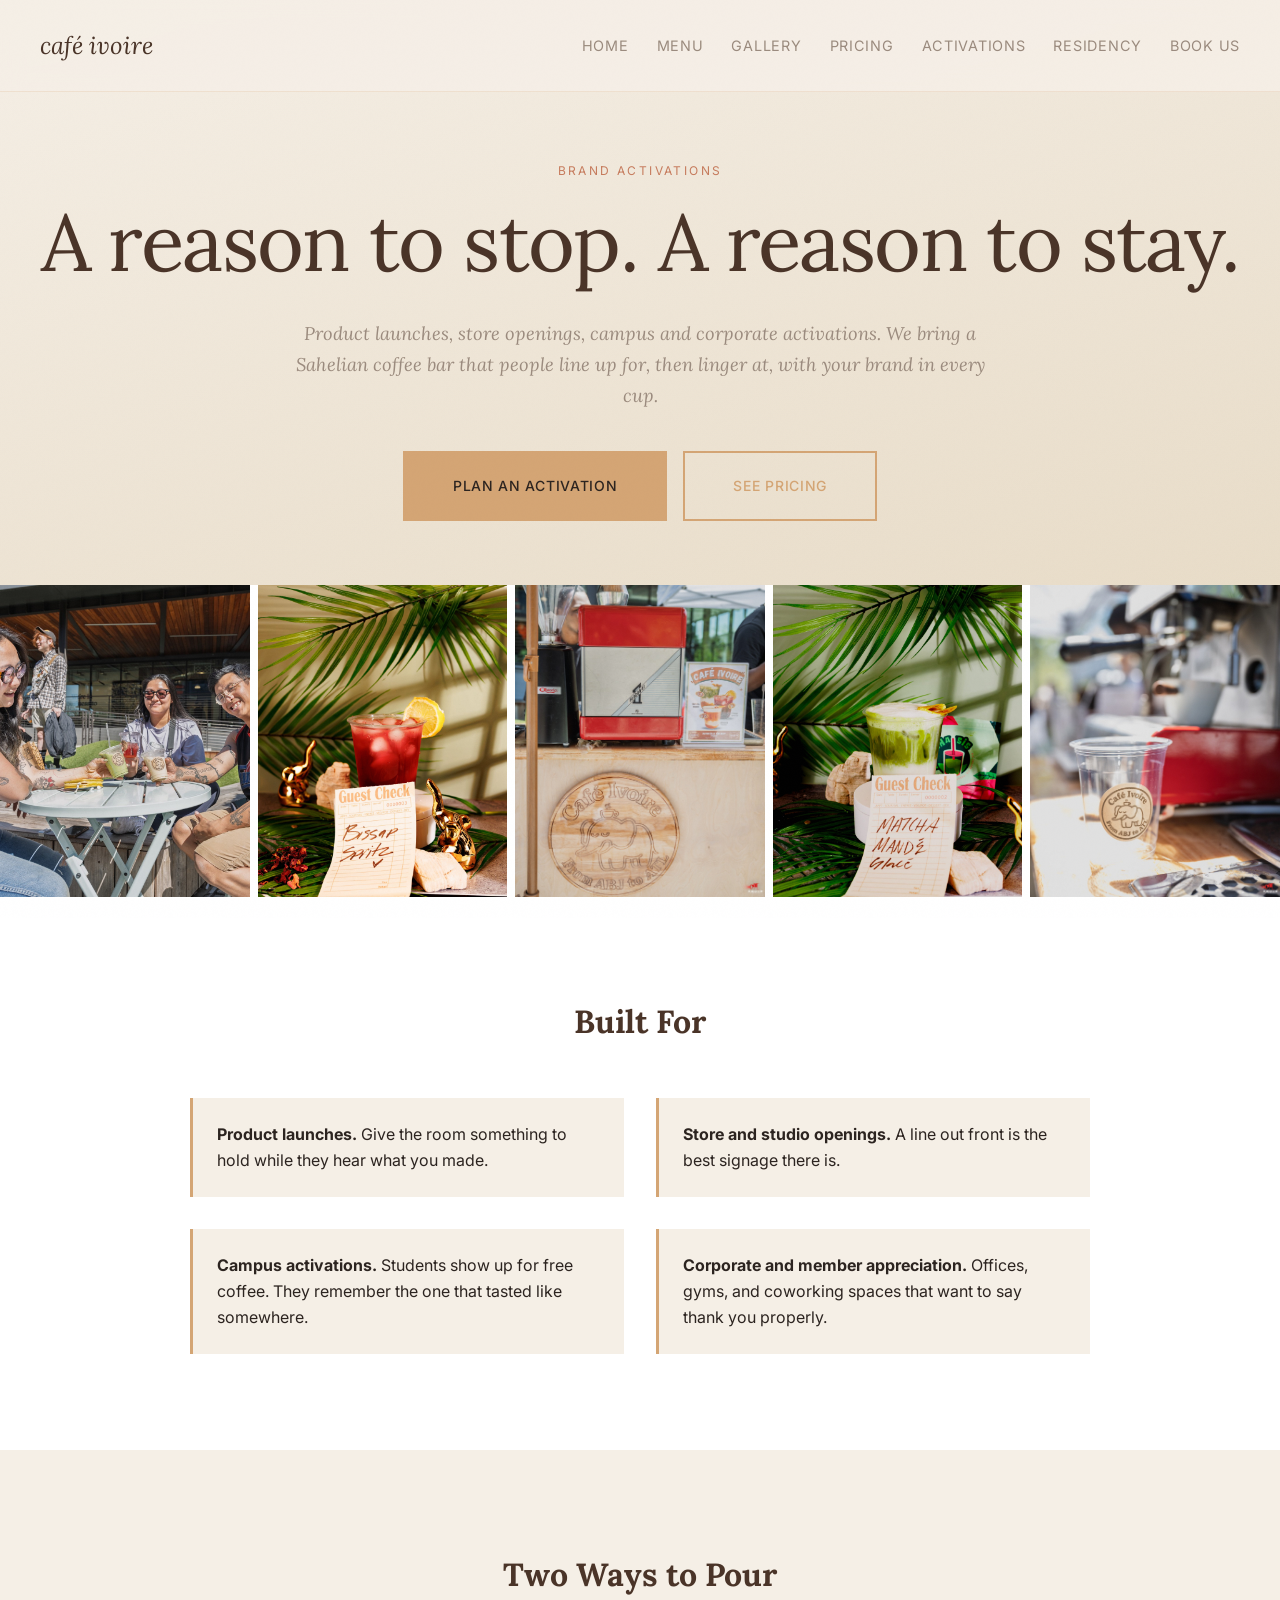
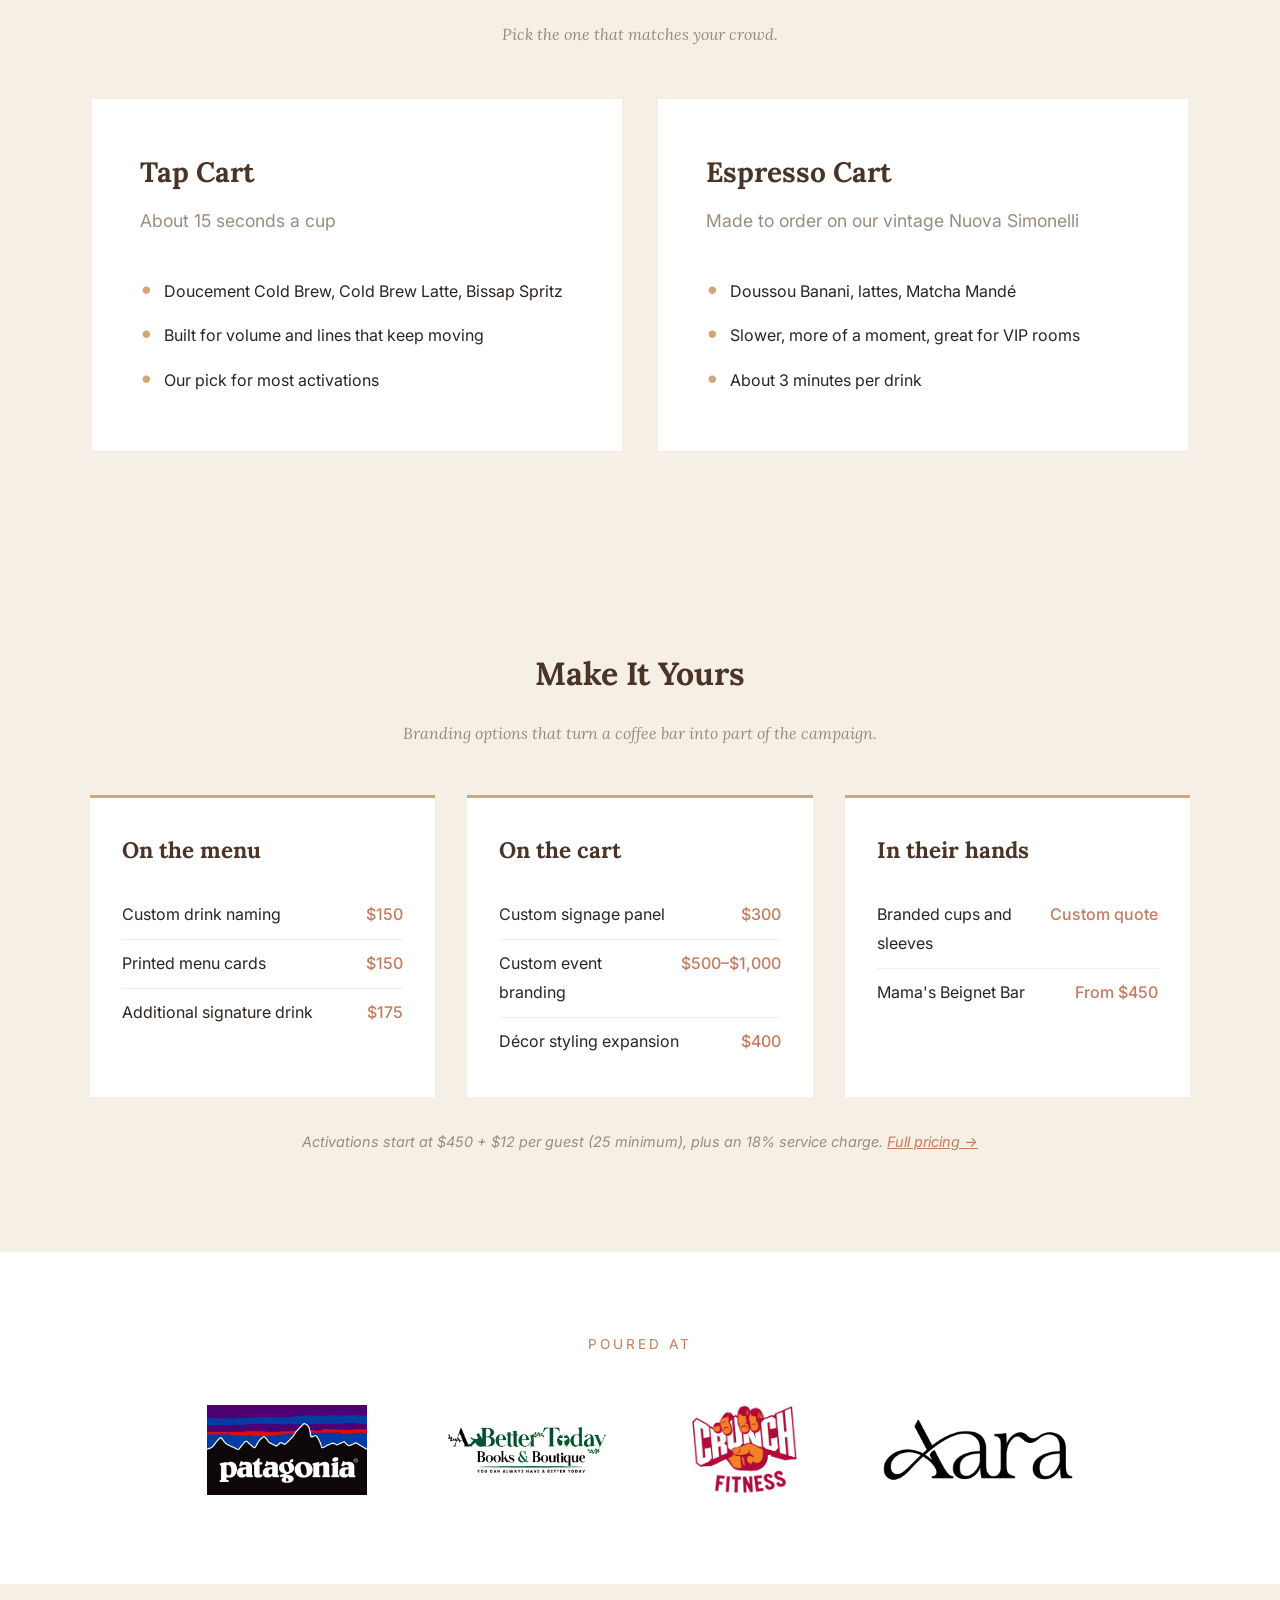
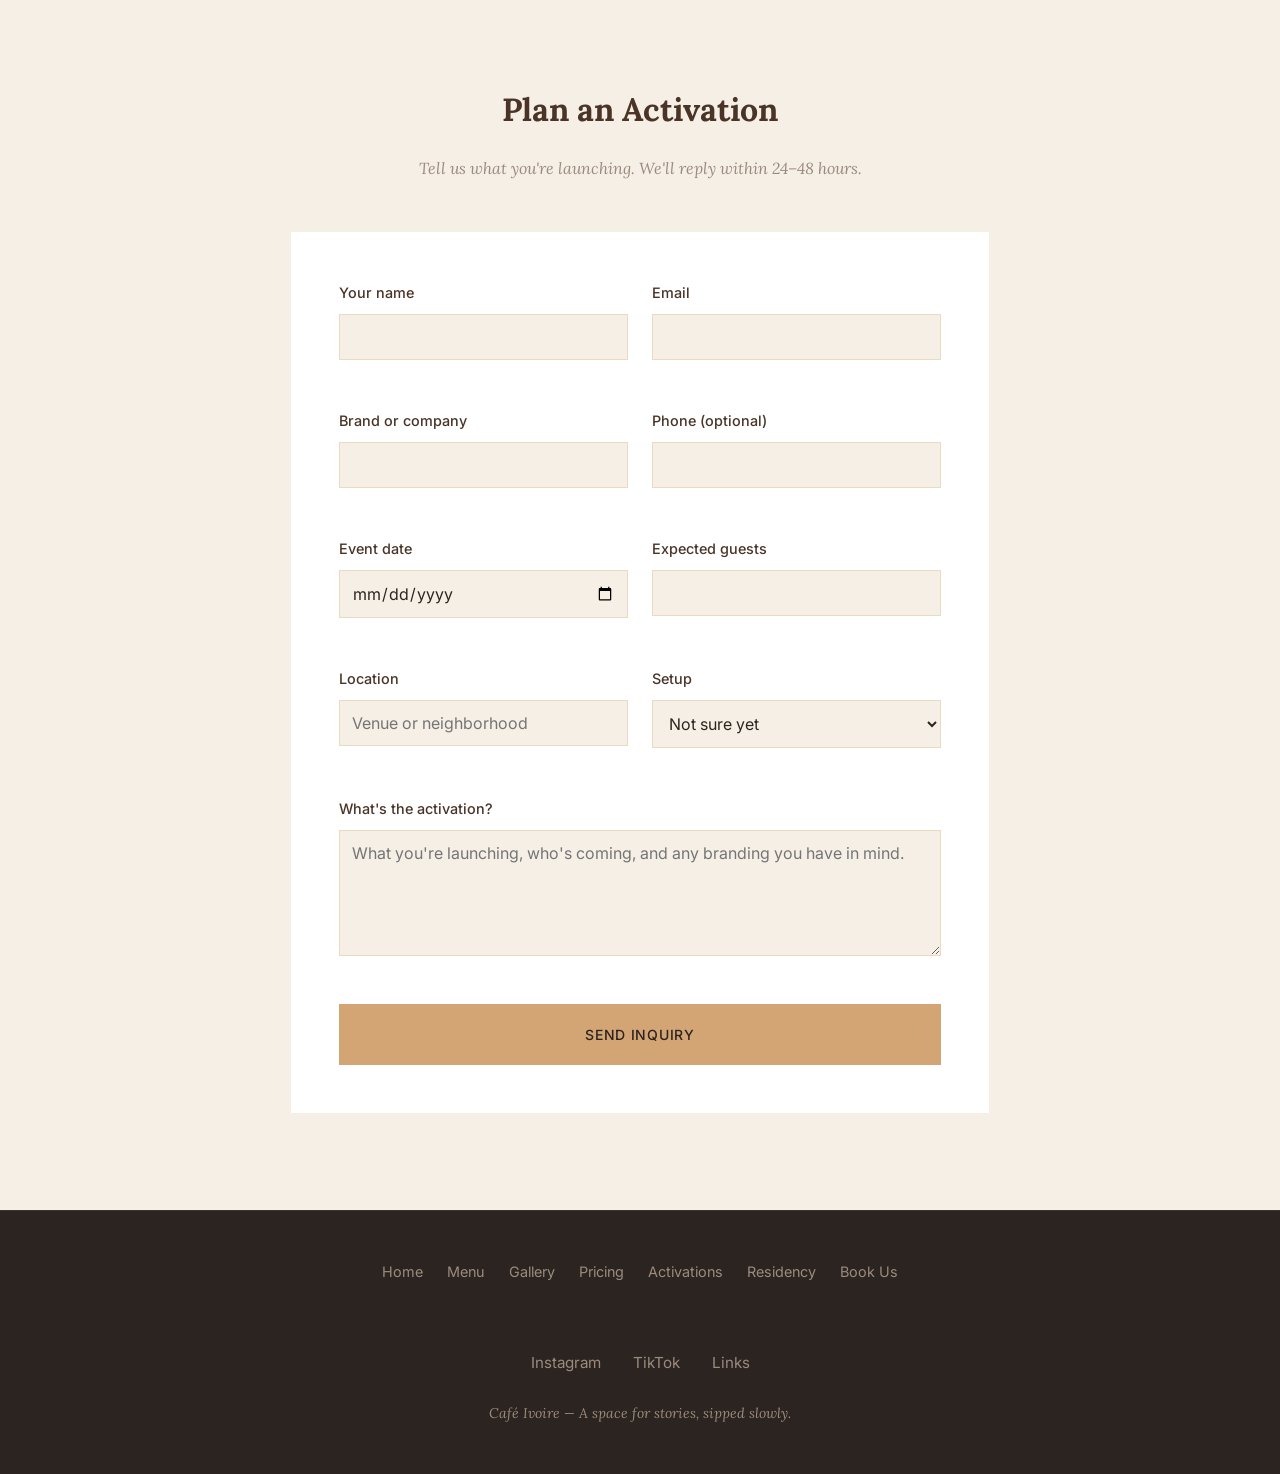
==== activations.html @ effb9a43 "Add Activations and Residency pages; add AARA logo - New activations.html and residency.html, each w" ====
<!DOCTYPE html>
<html lang="en">

<head>
    <meta charset="UTF-8">
    <meta name="viewport" content="width=device-width, initial-scale=1.0">
    <title>Brand Activations – Café Ivoire | Atlanta Coffee Catering</title>
    <meta name="description"
        content="Brand activations with Café Ivoire: a Sahelian coffee bar for product launches, store openings, and campus and corporate activations in Atlanta.">
    <link rel="icon" type="image/png" href="/images/favicon.png">
    <link rel="preconnect" href="https://fonts.googleapis.com">
    <link rel="preconnect" href="https://fonts.gstatic.com" crossorigin>
    <link
        href="https://fonts.googleapis.com/css2?family=Lora:ital,wght@0,400;0,600;1,400&family=Inter:wght@300;400;500&display=swap"
        rel="stylesheet">
    <link rel="stylesheet" href="/style.css?v=6" />
</head>

<body>

    <!-- Navigation -->
    <nav class="main-nav">
        <div class="nav-container">
            <a href="/" class="logo-link">café ivoire</a>
            <button class="hamburger" aria-label="Toggle menu">
                <span></span>
                <span></span>
                <span></span>
            </button>
            <ul class="nav-links">
                <li><a href="/">Home</a></li>
                <li><a href="/menu.html">Menu</a></li>
                <li><a href="/gallery.html">Gallery</a></li>
                <li><a href="/pricing.html">Pricing</a></li>
                <li><a href="/activations.html">Activations</a></li>
                <li><a href="/residency.html">Residency</a></li>
                <li><a href="/book.html">Book Us</a></li>
            </ul>
        </div>
    </nav>

    <!-- Hero -->
    <section class="pricing-hero">
        <p class="rate-label">Brand Activations</p>
        <h1>A reason to stop. A reason to stay.</h1>
        <p class="pricing-subtitle">Product launches, store openings, campus and corporate activations. We bring a
            Sahelian coffee bar that people line up for, then linger at, with your brand in every cup.</p>
        <div class="hero-buttons">
            <a href="#inquire" class="cta-button primary">Plan an Activation</a>
            <a href="/pricing.html" class="cta-button secondary">See Pricing</a>
        </div>
    </section>

    <!-- Photo Strip -->
    <section class="photo-strip page-photo-strip" aria-label="Café Ivoire in action">
        <div class="photo-strip-track">
            <img src="/images/gallery/sessions/session-10.jpg" alt="Guests sharing drinks on the Beltline" loading="lazy">
            <img src="/images/gallery/sessions/drink-bissap.jpg" alt="Bissap Spritz" loading="lazy">
            <img src="/images/gallery/sessions/session-07.jpg" alt="The Café Ivoire cart" loading="lazy">
            <img src="/images/gallery/sessions/drink-matcha-1.jpg" alt="Matcha Mandé" loading="lazy">
            <img src="/images/gallery/sessions/session-04.jpg" alt="A Café Ivoire cup at the cart" loading="lazy">
        </div>
    </section>

    <!-- What it looks like -->
    <section class="whats-included">
        <div class="story-content">
            <h2>Built For</h2>
        </div>
        <div class="included-grid">
            <div class="included-item"><p><strong>Product launches.</strong> Give the room something to hold while they hear what you made.</p></div>
            <div class="included-item"><p><strong>Store and studio openings.</strong> A line out front is the best signage there is.</p></div>
            <div class="included-item"><p><strong>Campus activations.</strong> Students show up for free coffee. They remember the one that tasted like somewhere.</p></div>
            <div class="included-item"><p><strong>Corporate and member appreciation.</strong> Offices, gyms, and coworking spaces that want to say thank you properly.</p></div>
        </div>
    </section>

    <!-- Setups -->
    <section class="setups-section">
        <div class="story-content">
            <h2>Two Ways to Pour</h2>
            <p class="setups-intro">Pick the one that matches your crowd.</p>
        </div>
        <div class="setups-grid">
            <div class="package-card">
                <h3 class="package-name">Tap Cart</h3>
                <p class="package-subtitle">About 15 seconds a cup</p>
                <div class="package-details">
                    <ul>
                        <li>Doucement Cold Brew, Cold Brew Latte, Bissap Spritz</li>
                        <li>Built for volume and lines that keep moving</li>
                        <li>Our pick for most activations</li>
                    </ul>
                </div>
            </div>
            <div class="package-card">
                <h3 class="package-name">Espresso Cart</h3>
                <p class="package-subtitle">Made to order on our vintage Nuova Simonelli</p>
                <div class="package-details">
                    <ul>
                        <li>Doussou Banani, lattes, Matcha Mandé</li>
                        <li>Slower, more of a moment, great for VIP rooms</li>
                        <li>About 3 minutes per drink</li>
                    </ul>
                </div>
            </div>
        </div>
    </section>

    <!-- Branding -->
    <section class="enhancements-section">
        <div class="story-content">
            <h2>Make It Yours</h2>
            <p class="setups-intro">Branding options that turn a coffee bar into part of the campaign.</p>
        </div>
        <div class="enhancements-grid">
            <div class="enhancement-level">
                <h3>On the menu</h3>
                <ul>
                    <li><span>Custom drink naming</span><span>$150</span></li>
                    <li><span>Printed menu cards</span><span>$150</span></li>
                    <li><span>Additional signature drink</span><span>$175</span></li>
                </ul>
            </div>
            <div class="enhancement-level">
                <h3>On the cart</h3>
                <ul>
                    <li><span>Custom signage panel</span><span>$300</span></li>
                    <li><span>Custom event branding</span><span>$500–$1,000</span></li>
                    <li><span>Décor styling expansion</span><span>$400</span></li>
                </ul>
            </div>
            <div class="enhancement-level">
                <h3>In their hands</h3>
                <ul>
                    <li><span>Branded cups and sleeves</span><span>Custom quote</span></li>
                    <li><span>Mama's Beignet Bar</span><span>From $450</span></li>
                </ul>
            </div>
        </div>
        <p class="enhancements-note">Activations start at $450 + $12 per guest (25 minimum), plus an 18% service
            charge. <a href="/pricing.html">Full pricing →</a></p>
    </section>

    <!-- Partners -->
    <section class="partners-section">
        <div class="partners-inner">
            <span class="partners-label">Poured at</span>
            <div class="partners-logos">
                <div class="partner-logo"><img src="/images/partners/patagonia.png" alt="Patagonia"></div>
                <div class="partner-logo"><img src="/images/partners/a-better-today.png" alt="A Better Today Books &amp; Boutique"></div>
                <div class="partner-logo"><img src="/images/partners/crunch-fitness.webp" alt="Crunch Fitness"></div>
                <div class="partner-logo"><img src="/images/partners/aara.png" alt="AARA"></div>
            </div>
        </div>
    </section>

    <!-- Inquiry -->
    <section class="booking-form-section" id="inquire">
        <div class="story-content">
            <h2 class="form-heading">Plan an Activation</h2>
            <p class="setups-intro">Tell us what you're launching. We'll reply within 24–48 hours.</p>
        </div>
        <form class="booking-form" name="activation-inquiry" method="POST" action="/thanks.html"
            data-netlify="true" netlify-honeypot="bot-field">
            <input type="hidden" name="form-name" value="activation-inquiry">
                <p class="form-honeypot">
                    <label>Leave this empty: <input name="bot-field"></label>
                </p>
            <div class="form-row">
                <div class="form-group"><label for="a-name">Your name</label><input id="a-name" name="name" required></div>
                <div class="form-group"><label for="a-email">Email</label><input id="a-email" type="email" name="email" required></div>
            </div>
            <div class="form-row">
                <div class="form-group"><label for="a-brand">Brand or company</label><input id="a-brand" name="brand" required></div>
                <div class="form-group"><label for="a-phone">Phone (optional)</label><input id="a-phone" type="tel" name="phone"></div>
            </div>
            <div class="form-row">
                <div class="form-group"><label for="a-date">Event date</label><input id="a-date" type="date" name="date"></div>
                <div class="form-group"><label for="a-guests">Expected guests</label><input id="a-guests" type="number" min="1" name="guests"></div>
            </div>
            <div class="form-row">
                <div class="form-group"><label for="a-location">Location</label><input id="a-location" name="location" placeholder="Venue or neighborhood"></div>
                <div class="form-group"><label for="a-setup">Setup</label>
                    <select id="a-setup" name="setup">
                        <option>Not sure yet</option>
                        <option>Tap cart</option>
                        <option>Espresso cart</option>
                    </select>
                </div>
            </div>
            <div class="form-group"><label for="a-details">What's the activation?</label>
                <textarea id="a-details" name="details" rows="5" placeholder="What you're launching, who's coming, and any branding you have in mind."></textarea></div>
            <button type="submit" class="cta-button">Send Inquiry</button>
        </form>
    </section>

    <!-- Footer -->
    <footer>
        <div class="footer-content">
            <div class="footer-links">
                <a href="/">Home</a>
                <a href="/menu.html">Menu</a>
                <a href="/gallery.html">Gallery</a>
                <a href="/pricing.html">Pricing</a>
                <a href="/activations.html">Activations</a>
                <a href="/residency.html">Residency</a>
                <a href="/book.html">Book Us</a>
            </div>
            <div class="social-links">
                <a href="https://instagram.com/cafe_ivoire" target="_blank">Instagram</a>
                <a href="https://tiktok.com/@cafe_ivoire" target="_blank">TikTok</a>
                <a href="https://beacons.ai/cafe_ivoire" target="_blank">Links</a>
            </div>
            <p>Café Ivoire — A space for stories, sipped slowly.</p>
        </div>
    </footer>

    <script>
        // Hamburger menu toggle
        const hamburger = document.querySelector('.hamburger');
        const navLinks = document.querySelector('.nav-links');

        hamburger.addEventListener('click', () => {
            hamburger.classList.toggle('active');
            navLinks.classList.toggle('active');
        });

        // Close menu when clicking outside
        document.addEventListener('click', (e) => {
            if (!hamburger.contains(e.target) && !navLinks.contains(e.target)) {
                hamburger.classList.remove('active');
                navLinks.classList.remove('active');
            }
        });

        // Close menu when clicking a link
        navLinks.querySelectorAll('a').forEach(link => {
            link.addEventListener('click', () => {
                hamburger.classList.remove('active');
                navLinks.classList.remove('active');
            });
        });
    </script>

</body>

</html>
---- style.css ----
* {
    margin: 0;
    padding: 0;
    box-sizing: border-box;
}

:root {
    --gold: #D4A574;
    --deep-brown: #4A3428;
    --warm-cream: #F5EFE6;
    --terracotta: #C67B5C;
    --charcoal: #2C2420;
    --sage: #9B8B7E;
}

body {
    font-family: 'Inter', -apple-system, BlinkMacSystemFont, sans-serif;
    color: var(--charcoal);
    background: var(--warm-cream);
    line-height: 1.6;
    overflow-x: hidden;
}

/* Navigation */
.main-nav {
    position: fixed;
    top: 0;
    left: 0;
    right: 0;
    background: rgba(245, 239, 230, 0.95);
    backdrop-filter: blur(10px);
    border-bottom: 1px solid rgba(212, 165, 116, 0.2);
    z-index: 1000;
    padding: 1.5rem 2rem;
}

.nav-container {
    max-width: 1200px;
    margin: 0 auto;
    display: flex;
    justify-content: space-between;
    align-items: center;
}

.logo-link {
    font-family: 'Lora', serif;
    font-size: 1.5rem;
    color: var(--deep-brown);
    text-decoration: none;
    font-style: italic;
    z-index: 1001;
}

.nav-links {
    display: flex;
    gap: 1.75rem;
    list-style: none;
}

.nav-links a {
    color: var(--sage);
    text-decoration: none;
    font-size: 0.9rem;
    text-transform: uppercase;
    letter-spacing: 0.05em;
    transition: color 0.3s ease;
}

.nav-links a:hover {
    color: var(--gold);
}

/* Hamburger Menu */
.hamburger {
    display: none;
    flex-direction: column;
    gap: 5px;
    background: none;
    border: none;
    cursor: pointer;
    padding: 0.5rem;
    z-index: 1001;
}

.hamburger span {
    width: 25px;
    height: 2px;
    background: var(--deep-brown);
    transition: all 0.3s ease;
}

.hamburger.active span:nth-child(1) {
    transform: rotate(45deg) translate(7px, 7px);
}

.hamburger.active span:nth-child(2) {
    opacity: 0;
}

.hamburger.active span:nth-child(3) {
    transform: rotate(-45deg) translate(7px, -7px);
}

/* Hero Section */
.hero {
    min-height: 100vh;
    display: flex;
    flex-direction: column;
    justify-content: center;
    align-items: center;
    padding: 2rem;
    padding-top: 6rem;
    background: linear-gradient(165deg, #F5EFE6 0%, #E8DCC8 50%, #D4A574 100%);
    position: relative;
    text-align: center;
}

.hero::before {
    content: '';
    position: absolute;
    top: 0;
    left: 0;
    right: 0;
    bottom: 0;
    background-image:
        repeating-linear-gradient(90deg, rgba(212, 165, 116, 0.03) 0px, transparent 1px, transparent 40px, rgba(212, 165, 116, 0.03) 41px),
        repeating-linear-gradient(0deg, rgba(212, 165, 116, 0.03) 0px, transparent 1px, transparent 40px, rgba(212, 165, 116, 0.03) 41px);
    opacity: 0.3;
    pointer-events: none;
}

.hero-content {
    position: relative;
    z-index: 1;
    max-width: 900px;
}

h1 {
    font-family: 'Lora', serif;
    font-size: clamp(2.5rem, 8vw, 5rem);
    font-weight: 400;
    letter-spacing: -0.02em;
    color: var(--deep-brown);
    margin-bottom: 1.5rem;
    line-height: 1.1;
}

.tagline {
    font-family: 'Lora', serif;
    font-style: italic;
    font-size: clamp(1.1rem, 3vw, 1.5rem);
    color: var(--sage);
    margin-bottom: 1.5rem;
    letter-spacing: 0.02em;
}

.hero-body {
    font-size: clamp(1rem, 2vw, 1.15rem);
    line-height: 1.8;
    color: var(--charcoal);
    max-width: 700px;
    margin: 0 auto 2rem;
}

.hero-buttons {
    display: flex;
    gap: 1rem;
    justify-content: center;
    flex-wrap: wrap;
    margin-top: 2rem;
}

.scroll-indicator {
    margin-top: 4rem;
    font-size: 0.875rem;
    text-transform: uppercase;
    letter-spacing: 0.15em;
    color: var(--sage);
    font-weight: 300;
}

.scroll-indicator::after {
    content: '⬇';
    display: block;
    margin-top: 1rem;
    font-size: 1.2rem;
    animation: float 2s ease-in-out infinite;
}

@keyframes float {

    0%,
    100% {
        transform: translateY(0);
    }

    50% {
        transform: translateY(10px);
    }
}

/* Story Section */
.story-section {
    padding: 8rem 2rem;
    background: var(--deep-brown);
    color: var(--warm-cream);
}

.story-content {
    max-width: 700px;
    margin: 0 auto;
}

.section-label {
    font-size: 0.75rem;
    text-transform: uppercase;
    letter-spacing: 0.2em;
    color: var(--gold);
    margin-bottom: 2rem;
    display: block;
    text-align: center;
}

.story-text {
    font-family: 'Lora', serif;
    font-size: clamp(1.25rem, 3vw, 1.75rem);
    line-height: 1.8;
    margin-bottom: 2rem;
    font-weight: 300;
}

.story-text em {
    color: var(--gold);
    font-style: normal;
    font-weight: 400;
}

/* What We Do Section */
.what-we-do {
    padding: 8rem 2rem;
    background: var(--warm-cream);
}

.services-grid {
    max-width: 1000px;
    margin: 4rem auto 0;
    display: grid;
    grid-template-columns: repeat(auto-fit, minmax(280px, 1fr));
    gap: 3rem;
}

.service-item {
    padding: 2rem;
    background: white;
    border: 1px solid rgba(212, 165, 116, 0.2);
}

.service-item h3 {
    font-family: 'Lora', serif;
    font-size: 1.35rem;
    color: var(--deep-brown);
    margin-bottom: 1rem;
}

.service-item p {
    color: var(--sage);
    line-height: 1.7;
}

/* Signature Section */
.signature-section {
    padding: 8rem 2rem;
    background: linear-gradient(to bottom, white 0%, var(--warm-cream) 100%);
}

.signature-grid {
    max-width: 1000px;
    margin: 4rem auto 0;
    display: grid;
    grid-template-columns: repeat(auto-fit, minmax(250px, 1fr));
    gap: 2rem;
}

.signature-item {
    padding: 1.5rem;
    background: white;
    border-left: 3px solid var(--gold);
}

.signature-item h3 {
    font-family: 'Lora', serif;
    font-size: 1.15rem;
    color: var(--deep-brown);
    margin-bottom: 0.5rem;
}

.signature-item p {
    font-size: 0.9rem;
    color: var(--sage);
    line-height: 1.6;
}

.signature-note {
    max-width: 700px;
    margin: 3rem auto 0;
    text-align: center;
    font-style: italic;
    color: var(--terracotta);
}

/* Who Section */
.who-section {
    padding: 6rem 2rem;
    background: var(--deep-brown);
    color: var(--warm-cream);
}

.events-list {
    max-width: 600px;
    margin: 3rem auto 0;
}

.events-list ul {
    list-style: none;
    padding: 0;
}

.events-list li {
    padding: 0.75rem 0;
    border-bottom: 1px solid rgba(212, 165, 116, 0.2);
    color: var(--warm-cream);
    font-size: 1.05rem;
}

.events-list li:last-child {
    border-bottom: none;
}

.location-note {
    margin-top: 2rem;
    font-size: 0.9rem;
    color: var(--gold);
    text-align: center;
}

/* Menu Preview */
.menu-preview {
    padding: 8rem 2rem;
    background: var(--warm-cream);
}

.menu-grid {
    max-width: 1200px;
    margin: 0 auto;
    display: grid;
    grid-template-columns: repeat(auto-fit, minmax(280px, 1fr));
    gap: 3rem;
    margin-top: 4rem;
}

.menu-item {
    padding: 2rem;
    background: white;
    border: 1px solid rgba(212, 165, 116, 0.2);
    transition: transform 0.3s ease, box-shadow 0.3s ease;
}

.menu-item:hover {
    transform: translateY(-5px);
    box-shadow: 0 10px 30px rgba(74, 52, 40, 0.1);
}

.menu-item-name {
    font-family: 'Lora', serif;
    font-size: 1.5rem;
    color: var(--deep-brown);
    margin-bottom: 0.75rem;
}

.menu-item-description {
    font-size: 0.95rem;
    color: var(--sage);
    line-height: 1.6;
    margin-bottom: 1rem;
}

.menu-item-story {
    font-size: 0.85rem;
    font-style: italic;
    color: var(--terracotta);
    padding-top: 1rem;
    border-top: 1px solid rgba(212, 165, 116, 0.2);
}

/* Menu Page Specific */
.menu-hero {
    padding: 10rem 2rem 6rem;
    background: linear-gradient(165deg, #F5EFE6 0%, #E8DCC8 100%);
    text-align: center;
}

.menu-subtitle {
    font-family: 'Lora', serif;
    font-style: italic;
    font-size: 1.25rem;
    color: var(--sage);
    margin-top: 1rem;
}

.menu-section {
    padding: 5rem 2rem;
    background: var(--warm-cream);
}

.menu-section:nth-child(even) {
    background: white;
}

.menu-section-title {
    font-family: 'Lora', serif;
    font-size: 2.5rem;
    color: var(--deep-brown);
    text-align: center;
    margin-bottom: 0.5rem;
}

.menu-section-note {
    text-align: center;
    font-size: 0.9rem;
    color: var(--sage);
    font-style: italic;
    margin-bottom: 3rem;
}

.menu-items {
    max-width: 800px;
    margin: 3rem auto 0;
    display: flex;
    flex-direction: column;
    gap: 2rem;
}

.menu-item-header {
    display: flex;
    justify-content: space-between;
    align-items: baseline;
    margin-bottom: 0.75rem;
}

.menu-item-price {
    font-family: 'Lora', serif;
    color: var(--gold);
    font-size: 1.15rem;
    font-weight: 600;
}

.menu-item-note {
    font-size: 0.85rem;
    color: var(--terracotta);
    margin-top: 0.5rem;
    font-style: italic;
}

.menu-cta {
    padding: 6rem 2rem;
    background: var(--charcoal);
    color: var(--warm-cream);
    text-align: center;
}

.menu-cta h2 {
    font-family: 'Lora', serif;
    font-size: 2rem;
    color: var(--gold);
    margin-bottom: 1.5rem;
}

.menu-cta p {
    margin-bottom: 2rem;
    font-size: 1.1rem;
}

.menu-cta-buttons {
    display: flex;
    gap: 1rem;
    justify-content: center;
    flex-wrap: wrap;
    margin-bottom: 2rem;
}

.contact-info {
    margin-top: 2rem;
    font-size: 0.95rem;
}

.contact-info p {
    margin: 0.5rem 0;
}

/* Gallery Page */
.gallery-hero {
    padding: 10rem 2rem 4rem;
    background: linear-gradient(165deg, #F5EFE6 0%, #E8DCC8 100%);
    text-align: center;
}

.gallery-subtitle {
    font-family: 'Lora', serif;
    font-style: italic;
    font-size: 1.25rem;
    color: var(--sage);
    max-width: 700px;
    margin: 1rem auto 0;
}

.gallery-section {
    padding: 5rem 2rem;
    background: var(--warm-cream);
}

.gallery-section:nth-child(even) {
    background: white;
}

.gallery-section-title {
    font-family: 'Lora', serif;
    font-size: 2rem;
    color: var(--deep-brown);
    text-align: center;
    margin-bottom: 3rem;
}

.gallery-grid {
    max-width: 1200px;
    margin: 0 auto;
    display: grid;
    grid-template-columns: repeat(auto-fit, minmax(300px, 1fr));
    gap: 2rem;
}

.gallery-grid img {
    width: 100%;
    height: 100%;
    object-fit: cover;
    aspect-ratio: 4/5;
    transition: transform 0.3s ease, box-shadow 0.3s ease;
}

.gallery-grid img:hover {
    transform: scale(1.02);
    box-shadow: 0 10px 30px rgba(74, 52, 40, 0.2);
}

.gallery-placeholder {
    padding: 4rem 2rem;
    background: rgba(212, 165, 116, 0.1);
    border: 2px dashed rgba(212, 165, 116, 0.3);
    text-align: center;
    color: var(--sage);
    font-style: italic;
}

.gallery-cta {
    padding: 6rem 2rem;
    background: var(--charcoal);
    color: var(--warm-cream);
    text-align: center;
}

.gallery-cta h2 {
    font-family: 'Lora', serif;
    font-size: 2rem;
    color: var(--gold);
    margin-bottom: 2rem;
}

/* Pricing Page */
.pricing-hero {
    padding: 10rem 2rem 4rem;
    background: linear-gradient(165deg, #F5EFE6 0%, #E8DCC8 100%);
    text-align: center;
}

.pricing-subtitle {
    font-family: 'Lora', serif;
    font-style: italic;
    font-size: 1.15rem;
    color: var(--sage);
    max-width: 700px;
    margin: 1rem auto 0;
    line-height: 1.7;
}

.packages-section {
    padding: 6rem 2rem;
    background: var(--warm-cream);
    max-width: 1200px;
    margin: 0 auto;
    display: flex;
    flex-direction: column;
    gap: 3rem;
}

.package-card {
    padding: 3rem;
    background: white;
    border: 2px solid rgba(212, 165, 116, 0.2);
    transition: transform 0.3s ease, box-shadow 0.3s ease;
}

.package-card.featured {
    border: 3px solid var(--gold);
    position: relative;
}

.package-card:hover {
    transform: translateY(-5px);
    box-shadow: 0 15px 40px rgba(74, 52, 40, 0.15);
}

.package-name {
    font-family: 'Lora', serif;
    font-size: 2.25rem;
    color: var(--deep-brown);
    margin-bottom: 0.5rem;
}

.package-subtitle {
    font-size: 1.1rem;
    color: var(--sage);
    margin-bottom: 2rem;
}

.package-details h3 {
    font-family: 'Lora', serif;
    font-size: 1.15rem;
    color: var(--deep-brown);
    margin-bottom: 1rem;
    margin-top: 2rem;
}

.package-details ul {
    list-style: none;
    padding: 0;
}

.package-details li {
    padding: 0.5rem 0;
    padding-left: 1.5rem;
    position: relative;
    color: var(--charcoal);
}

.package-details li::before {
    content: '•';
    position: absolute;
    left: 0;
    color: var(--gold);
    font-size: 1.5rem;
    line-height: 1;
}

.package-addon {
    margin-top: 1.5rem;
    padding-top: 1.5rem;
    border-top: 1px solid rgba(212, 165, 116, 0.2);
    color: var(--terracotta);
}

.package-ideal {
    margin-top: 1rem;
    font-style: italic;
    color: var(--sage);
}

.whats-included {
    padding: 6rem 2rem;
    background: white;
}

.whats-included h2 {
    font-family: 'Lora', serif;
    font-size: 2rem;
    color: var(--deep-brown);
    text-align: center;
    margin-bottom: 3rem;
}

.included-grid {
    max-width: 900px;
    margin: 0 auto;
    display: grid;
    grid-template-columns: repeat(auto-fit, minmax(280px, 1fr));
    gap: 2rem;
}

.included-item {
    padding: 1.5rem;
    background: var(--warm-cream);
    border-left: 3px solid var(--gold);
}

.included-item p {
    color: var(--charcoal);
    line-height: 1.6;
}

.pricing-cta {
    padding: 6rem 2rem;
    background: var(--charcoal);
    color: var(--warm-cream);
    text-align: center;
}

.pricing-cta h2 {
    font-family: 'Lora', serif;
    font-size: 2rem;
    color: var(--gold);
    margin-bottom: 1rem;
}

.pricing-cta p {
    margin-bottom: 2rem;
    font-size: 1.1rem;
}

/* Booking Page */
.booking-hero {
    padding: 10rem 2rem 4rem;
    background: linear-gradient(165deg, #F5EFE6 0%, #E8DCC8 100%);
    text-align: center;
}

.booking-subtitle {
    font-family: 'Lora', serif;
    font-style: italic;
    font-size: 1.15rem;
    color: var(--sage);
    max-width: 600px;
    margin: 1rem auto 0;
}

.booking-form-section {
    padding: 6rem 2rem;
    background: var(--warm-cream);
}

.booking-form {
    max-width: 700px;
    margin: 0 auto;
    background: white;
    padding: 3rem;
    border: 1px solid rgba(212, 165, 116, 0.2);
}

.form-group {
    margin-bottom: 1.5rem;
}

.form-row {
    display: grid;
    grid-template-columns: 1fr 1fr;
    gap: 1.5rem;
    margin-bottom: 1.5rem;
}

.form-group label {
    display: block;
    font-size: 0.9rem;
    color: var(--deep-brown);
    margin-bottom: 0.5rem;
    font-weight: 500;
}

.form-group input,
.form-group select,
.form-group textarea {
    width: 100%;
    padding: 0.75rem;
    border: 1px solid rgba(212, 165, 116, 0.3);
    background: var(--warm-cream);
    color: var(--charcoal);
    font-family: 'Inter', sans-serif;
    font-size: 1rem;
    transition: border-color 0.3s ease;
}

.form-group input:focus,
.form-group select:focus,
.form-group textarea:focus {
    outline: none;
    border-color: var(--gold);
}

.checkbox-group {
    display: flex;
    flex-direction: column;
    gap: 0.75rem;
}

.checkbox-label {
    display: flex;
    align-items: center;
    gap: 0.5rem;
    cursor: pointer;
    font-weight: normal;
}

.checkbox-label input[type="checkbox"] {
    width: auto;
    cursor: pointer;
}

.booking-form button[type="submit"] {
    width: 100%;
    margin-top: 1rem;
}

.booking-note {
    max-width: 700px;
    margin: 2rem auto 0;
    text-align: center;
    padding: 2rem;
    background: white;
    border: 1px solid rgba(212, 165, 116, 0.2);
}

.booking-note p {
    color: var(--sage);
    line-height: 1.7;
}

.booking-note em {
    font-family: 'Lora', serif;
    color: var(--terracotta);
}

.contact-section {
    padding: 6rem 2rem;
    background: var(--deep-brown);
    color: var(--warm-cream);
    text-align: center;
}

.contact-section h2 {
    font-family: 'Lora', serif;
    font-size: 1.75rem;
    color: var(--gold);
    margin-bottom: 2rem;
}

.contact-details {
    margin-top: 1.5rem;
}

.contact-details a {
    color: var(--warm-cream);
    text-decoration: none;
    transition: color 0.3s ease;
}

.contact-details a:hover {
    color: var(--gold);
}

/* Values Section */
.values-section {
    padding: 8rem 2rem;
    background: linear-gradient(to bottom, var(--warm-cream) 0%, #E8DCC8 100%);
}

.values-grid {
    max-width: 1000px;
    margin: 4rem auto 0;
    display: grid;
    grid-template-columns: repeat(auto-fit, minmax(250px, 1fr));
    gap: 4rem;
}

.value-item {
    text-align: center;
}

.value-icon {
    font-size: 2.5rem;
    margin-bottom: 1.5rem;
    filter: grayscale(100%) sepia(100%) hue-rotate(10deg) saturate(150%);
}

.value-title {
    font-family: 'Lora', serif;
    font-size: 1.25rem;
    color: var(--deep-brown);
    margin-bottom: 0.75rem;
}

.value-description {
    font-size: 0.95rem;
    color: var(--sage);
    line-height: 1.7;
}

/* CTA Strip */
.cta-strip {
    padding: 6rem 2rem;
    background: var(--charcoal);
    color: var(--warm-cream);
    text-align: center;
}

.cta-strip h2 {
    font-family: 'Lora', serif;
    font-size: 2rem;
    color: var(--gold);
    margin-bottom: 1rem;
}

.cta-strip p {
    margin-bottom: 2rem;
    font-size: 1.1rem;
}

/* Coming Soon / Contact */
.coming-soon {
    padding: 10rem 2rem;
    background: var(--charcoal);
    color: var(--warm-cream);
    text-align: center;
}

.coming-soon h2 {
    font-family: 'Lora', serif;
    font-size: clamp(2.5rem, 6vw, 4rem);
    margin-bottom: 2rem;
    color: var(--gold);
}

.coming-soon-text {
    font-size: 1.25rem;
    max-width: 600px;
    margin: 0 auto 3rem;
    line-height: 1.8;
}

.cta-button {
    display: inline-block;
    padding: 1.25rem 3rem;
    background: var(--gold);
    color: var(--charcoal);
    text-decoration: none;
    font-weight: 500;
    letter-spacing: 0.05em;
    text-transform: uppercase;
    font-size: 0.875rem;
    transition: all 0.3s ease;
    border: 2px solid var(--gold);
}

.cta-button:hover {
    background: transparent;
    color: var(--gold);
}

.cta-button.secondary {
    background: transparent;
    color: var(--gold);
    border: 2px solid var(--gold);
}

.cta-button.secondary:hover {
    background: var(--gold);
    color: var(--charcoal);
}

.cta-button.primary {
    background: var(--gold);
    color: var(--charcoal);
}

.social-links {
    margin-top: 4rem;
    display: flex;
    gap: 2rem;
    justify-content: center;
}

.social-links a {
    color: var(--sage);
    text-decoration: none;
    font-size: 0.95rem;
    transition: color 0.3s ease;
}

.social-links a:hover {
    color: var(--gold);
}

/* Footer */
footer {
    padding: 3rem 2rem;
    background: var(--charcoal);
    color: var(--sage);
    text-align: center;
    font-size: 0.875rem;
    border-top: 1px solid rgba(212, 165, 116, 0.1);
}

.footer-content {
    max-width: 1000px;
    margin: 0 auto;
}

.footer-links {
    display: flex;
    gap: 1.5rem;
    justify-content: center;
    margin-bottom: 2rem;
    flex-wrap: wrap;
}

.footer-links a {
    color: var(--sage);
    text-decoration: none;
    font-size: 0.9rem;
    transition: color 0.3s ease;
}

.footer-links a:hover {
    color: var(--gold);
}

footer p {
    font-family: 'Lora', serif;
    font-style: italic;
    margin-top: 1.5rem;
}

/* Responsive */
@media (max-width: 768px) {
    .hamburger {
        display: flex;
    }

    .nav-links {
        position: fixed;
        top: 0;
        right: -100%;
        height: 100vh;
        width: 70%;
        max-width: 300px;
        background: var(--warm-cream);
        flex-direction: column;
        padding: 6rem 2rem 2rem;
        gap: 2rem;
        transition: right 0.3s ease;
        box-shadow: -5px 0 15px rgba(0, 0, 0, 0.1);
    }

    .nav-links.active {
        right: 0;
    }

    .nav-links a {
        font-size: 1.1rem;
    }

    .hero {
        min-height: 90vh;
    }

    .hero-content img {
        width: 150px !important;
        height: 150px !important;
    }

    .hero-buttons {
        flex-direction: column;
        width: 100%;
    }

    .story-section,
    .menu-preview,
    .values-section,
    .what-we-do,
    .signature-section,
    .who-section {
        padding: 5rem 1.5rem;
    }

    .menu-grid,
    .values-grid,
    .services-grid,
    .signature-grid {
        grid-template-columns: 1fr;
        gap: 2rem;
    }

    .form-row {
        grid-template-columns: 1fr;
    }

    .packages-section {
        padding: 4rem 1.5rem;
    }

    .package-card {
        padding: 2rem;
    }

    .booking-form {
        padding: 2rem;
    }

    .footer-links {
        flex-direction: column;
        gap: 1rem;
    }
}

/* Subtle texture overlay — slightly oversized so drift animation has no edges */
body::before {
    content: '';
    position: fixed;
    top: -2%;
    left: -2%;
    width: 104%;
    height: 104%;
    background-image: url('data:image/svg+xml;utf8,<svg xmlns="http://www.w3.org/2000/svg" width="100" height="100"><filter id="noise"><feTurbulence type="fractalNoise" baseFrequency="0.9" numOctaves="4" /></filter><rect width="100" height="100" filter="url(%23noise)" opacity="0.03"/></svg>');
    pointer-events: none;
    z-index: 9999;
    opacity: 0.4;
    animation: grainDrift 7s steps(2) infinite;
}

/* ================================================================
   ANIMATION SYSTEM
   ================================================================ */

/* Grain drift */
@keyframes grainDrift {
    0%   { transform: translate(0,    0);    }
    14%  { transform: translate(-1.5%, -2%); }
    28%  { transform: translate(2%,  1.5%);  }
    43%  { transform: translate(-1%,  2.5%); }
    57%  { transform: translate(1.5%, -1.5%);}
    71%  { transform: translate(-2%,  1%);   }
    85%  { transform: translate(1%,  -2.5%); }
    100% { transform: translate(0,    0);    }
}

/* Hero entrance */
@keyframes heroFadeUp {
    from { opacity: 0; transform: translateY(22px); }
    to   { opacity: 1; transform: translateY(0);    }
}

.hero-enter {
    animation: heroFadeUp 0.9s cubic-bezier(0.22, 1, 0.36, 1) both;
}

/* Scroll reveal — single elements */
.reveal {
    opacity: 0;
    transform: translateY(28px);
    transition: opacity 0.75s cubic-bezier(0.22, 1, 0.36, 1),
                transform 0.75s cubic-bezier(0.22, 1, 0.36, 1);
}

.reveal.visible {
    opacity: 1;
    transform: translateY(0);
}

/* Scroll reveal — staggered grids / lists */
.reveal-stagger > * {
    opacity: 0;
    transform: translateY(22px);
    transition: opacity 0.65s cubic-bezier(0.22, 1, 0.36, 1),
                transform 0.65s cubic-bezier(0.22, 1, 0.36, 1);
}

.reveal-stagger.visible > * {
    opacity: 1;
    transform: translateY(0);
}

.reveal-stagger.visible > *:nth-child(1) { transition-delay: 0s;    }
.reveal-stagger.visible > *:nth-child(2) { transition-delay: 0.1s;  }
.reveal-stagger.visible > *:nth-child(3) { transition-delay: 0.2s;  }
.reveal-stagger.visible > *:nth-child(4) { transition-delay: 0.3s;  }
.reveal-stagger.visible > *:nth-child(5) { transition-delay: 0.4s;  }

/* Story line — individual line reveal */
.story-line {
    display: block;
    opacity: 0;
    transform: translateY(12px);
    transition: opacity 0.7s cubic-bezier(0.22, 1, 0.36, 1),
                transform 0.7s cubic-bezier(0.22, 1, 0.36, 1);
}

.story-line.visible {
    opacity: 1;
    transform: translateY(0);
}

/* Nav — transparent → cream on scroll */
.main-nav {
    transition: background 0.5s ease, box-shadow 0.5s ease;
}

.main-nav.scrolled {
    background: rgba(245, 239, 230, 0.98);
    box-shadow: 0 2px 24px rgba(74, 52, 40, 0.1);
}

/* Enhanced button hover */
.cta-button {
    transition: background 0.35s cubic-bezier(0.22, 1, 0.36, 1),
                color 0.35s cubic-bezier(0.22, 1, 0.36, 1),
                border-color 0.35s cubic-bezier(0.22, 1, 0.36, 1),
                transform 0.3s cubic-bezier(0.22, 1, 0.36, 1),
                box-shadow 0.3s cubic-bezier(0.22, 1, 0.36, 1);
}

.cta-button:hover {
    transform: translateY(-2px);
    box-shadow: 0 8px 24px rgba(74, 52, 40, 0.18);
}

/* Enhanced card hovers */
.service-item {
    transition: transform 0.4s cubic-bezier(0.22, 1, 0.36, 1),
                box-shadow 0.4s cubic-bezier(0.22, 1, 0.36, 1),
                border-color 0.4s ease;
}

.service-item:hover {
    transform: translateY(-6px);
    box-shadow: 0 16px 40px rgba(74, 52, 40, 0.1);
    border-color: rgba(212, 165, 116, 0.5);
}

.signature-item {
    transition: transform 0.4s cubic-bezier(0.22, 1, 0.36, 1),
                box-shadow 0.4s cubic-bezier(0.22, 1, 0.36, 1);
}

.signature-item:hover {
    transform: translateY(-4px);
    box-shadow: 0 10px 28px rgba(74, 52, 40, 0.08);
}

.value-item {
    transition: transform 0.4s cubic-bezier(0.22, 1, 0.36, 1);
}

.value-item:hover {
    transform: translateY(-6px);
}

.value-icon {
    color: var(--terracotta);
    transition: transform 0.5s cubic-bezier(0.22, 1, 0.36, 1), color 0.3s ease;
}

.value-item:hover .value-icon {
    transform: scale(1.12) rotate(-4deg);
    color: var(--gold);
}

/* Sticky CTA bar */
.sticky-cta {
    position: fixed;
    bottom: 0;
    left: 0;
    right: 0;
    background: var(--terracotta);
    color: var(--warm-cream);
    display: flex;
    align-items: center;
    justify-content: center;
    gap: 2rem;
    padding: 1rem 2rem;
    z-index: 998;
    transform: translateY(100%);
    transition: transform 0.45s cubic-bezier(0.22, 1, 0.36, 1);
    flex-wrap: wrap;
}

.sticky-cta.visible {
    transform: translateY(0);
}

.sticky-cta p {
    font-size: 0.9rem;
    letter-spacing: 0.04em;
    margin: 0;
}

.sticky-cta .cta-button {
    padding: 0.65rem 1.75rem;
    font-size: 0.8rem;
    background: transparent;
    color: var(--warm-cream);
    border-color: var(--warm-cream);
    margin: 0;
}

.sticky-cta .cta-button:hover {
    background: var(--warm-cream);
    color: var(--terracotta);
    box-shadow: none;
    transform: none;
}

/* Respect reduced-motion preference */
@media (prefers-reduced-motion: reduce) {
    .hero-enter,
    .reveal,
    .reveal-stagger > *,
    .story-line {
        animation: none !important;
        transition: none !important;
        opacity: 1 !important;
        transform: none !important;
    }

    body::before {
        animation: none;
    }
}
/* ================================================================
   BREATHING — more generous space throughout
   ================================================================ */

body {
    line-height: 1.8;
}

.what-we-do,
.signature-section,
.story-section,
.values-section {
    padding: 10rem 2rem;
}

.who-section {
    padding: 9rem 2rem;
}

.section-label {
    margin-bottom: 3rem;
}

.services-grid {
    margin-top: 5rem;
    gap: 4rem;
}

.signature-grid {
    margin-top: 5rem;
    gap: 2.5rem;
}

.values-grid {
    margin-top: 5rem;
    gap: 5rem;
}

.service-item {
    padding: 2.75rem;
}

.signature-item {
    padding: 2rem 2rem;
}

.story-text {
    margin-bottom: 2.5rem;
}

/* Hero breathing */
h1 {
    margin-bottom: 2rem;
}

.tagline {
    margin-bottom: 2.5rem;
}

.hero-body {
    margin-bottom: 0;
    margin-top: 0;
}

.hero-buttons {
    margin-top: 2.75rem;
}

.scroll-indicator {
    margin-top: 5rem;
}

/* Particle canvas */
.particle-canvas {
    position: absolute;
    top: 0;
    left: 0;
    width: 100%;
    height: 100%;
    pointer-events: none;
    z-index: 0;
}

/* ================================================================
   SAHEL SESSIONS SECTION
   ================================================================ */

.sessions-section {
    padding: 10rem 2rem;
    background: var(--deep-brown);
    color: var(--warm-cream);
    position: relative;
    overflow: hidden;
}

.sessions-inner {
    max-width: 680px;
    margin: 0 auto;
    text-align: center;
}

.sessions-heading {
    font-family: 'Lora', serif;
    font-size: clamp(2rem, 5vw, 3.25rem);
    font-weight: 400;
    color: var(--warm-cream);
    margin: 1rem 0 3rem;
    line-height: 1.2;
    letter-spacing: -0.01em;
}

.sessions-body {
    font-size: 1.05rem;
    line-height: 1.9;
    color: rgba(245, 239, 230, 0.75);
    margin-bottom: 1.75rem;
    max-width: 560px;
    margin-left: auto;
    margin-right: auto;
}

.sessions-tags {
    display: flex;
    flex-wrap: wrap;
    gap: 0.65rem;
    justify-content: center;
    margin: 4rem 0;
}

.session-tag {
    padding: 0.5rem 1.25rem;
    border: 1px solid rgba(212, 165, 116, 0.28);
    color: var(--gold);
    font-size: 0.75rem;
    letter-spacing: 0.1em;
    text-transform: uppercase;
    opacity: 0;
    transform: translateY(10px);
    transition: opacity 0.5s ease, transform 0.5s ease,
                border-color 0.3s ease, background 0.3s ease;
}

.sessions-tags.visible .session-tag {
    opacity: 1;
    transform: translateY(0);
}

.sessions-tags.visible .session-tag:nth-child(1) { transition-delay: 0s;    }
.sessions-tags.visible .session-tag:nth-child(2) { transition-delay: 0.08s; }
.sessions-tags.visible .session-tag:nth-child(3) { transition-delay: 0.16s; }
.sessions-tags.visible .session-tag:nth-child(4) { transition-delay: 0.24s; }
.sessions-tags.visible .session-tag:nth-child(5) { transition-delay: 0.32s; }

.session-tag:hover {
    border-color: rgba(212, 165, 116, 0.6);
    background: rgba(212, 165, 116, 0.06);
}

.sessions-cta {
    margin-top: 4rem;
}

.sessions-cta-text {
    font-family: 'Lora', serif;
    font-style: italic;
    font-size: 1.05rem;
    color: rgba(245, 239, 230, 0.6);
    margin-bottom: 2rem;
}

.sessions-btn {
    background: transparent;
    color: var(--gold);
    border-color: var(--gold);
}

.sessions-btn:hover {
    background: var(--gold);
    color: var(--deep-brown);
}

/* Responsive breathing */
@media (max-width: 768px) {
    .what-we-do,
    .signature-section,
    .story-section,
    .values-section,
    .sessions-section {
        padding: 6rem 1.5rem;
    }

    .who-section {
        padding: 6rem 1.5rem;
    }

    .services-grid,
    .signature-grid,
    .values-grid {
        margin-top: 3.5rem;
    }
}

/* ================================================================
   MOBILE NAV FIX — panel above logo, logo hides when open
   ================================================================ */

@media (max-width: 768px) {
    .nav-links {
        z-index: 1003;
    }

    .logo-link {
        transition: opacity 0.25s ease;
    }

    .main-nav.menu-open .logo-link {
        opacity: 0;
        pointer-events: none;
    }
}

/* ================================================================
   CALENDAR SECTION
   ================================================================ */

.calendar-section {
    padding: 10rem 2rem;
    background: var(--warm-cream);
}

.calendar-inner {
    max-width: 700px;
    margin: 0 auto;
    text-align: center;
}

.calendar-heading {
    font-family: 'Lora', serif;
    font-size: clamp(1.75rem, 4vw, 2.75rem);
    font-weight: 400;
    color: var(--deep-brown);
    margin: 1rem 0 1.5rem;
    line-height: 1.2;
}

.calendar-subtext {
    font-size: 1rem;
    color: var(--sage);
    line-height: 1.8;
    margin-bottom: 3.5rem;
    max-width: 480px;
    margin-left: auto;
    margin-right: auto;
}

.calendar-embed-wrap {
    position: relative;
    width: 100%;
    border: 1px solid rgba(212, 165, 116, 0.25);
    overflow: hidden;
}

.calendar-embed-wrap iframe {
    display: block;
    width: 100%;
    height: 480px;
    border: none;
}

@media (max-width: 768px) {
    .calendar-section {
        padding: 6rem 1.5rem;
    }

    .calendar-embed-wrap iframe {
        height: 420px;
    }
}

/* ================================================================
   PARTNERS STRIP
   ================================================================ */

.partners-section {
    padding: 5rem 2rem;
    background: white;
    border-top: 1px solid rgba(212, 165, 116, 0.12);
    border-bottom: 1px solid rgba(212, 165, 116, 0.12);
}

.partners-inner {
    max-width: 1100px;
    margin: 0 auto;
    text-align: center;
}

.partners-label {
    display: block;
    font-size: 0.85rem;
    text-transform: uppercase;
    letter-spacing: 0.22em;
    color: var(--terracotta);
    margin-bottom: 3rem;
}

.partners-logos {
    display: flex;
    align-items: center;
    justify-content: center;
    gap: 3rem 5rem;
    flex-wrap: wrap;
}

.partner-logo img {
    height: 90px;
    width: auto;
    max-width: 240px;
    object-fit: contain;
    transition: transform 0.3s ease;
}

.partner-logo img:hover {
    transform: scale(1.05);
}

.partner-name-fallback {
    font-family: 'Lora', serif;
    font-size: 1.6rem;
    font-weight: 600;
    color: var(--deep-brown);
    letter-spacing: 0.02em;
}

@media (max-width: 768px) {
    .partners-logos {
        gap: 2.5rem 3rem;
    }

    .partner-logo img {
        height: 64px;
        max-width: 160px;
    }

    .partner-name-fallback {
        font-size: 1.3rem;
    }
}

/* ================================================================
   PRICING PAGE (rate, setups, enhancements)
   ================================================================ */

.rate-card {
    text-align: center;
}

.rate-card .package-details {
    text-align: left;
}

.rate-label {
    font-size: 0.75rem;
    text-transform: uppercase;
    letter-spacing: 0.2em;
    color: var(--terracotta);
    margin-bottom: 0.75rem;
}

.rate-columns {
    display: grid;
    grid-template-columns: repeat(auto-fit, minmax(240px, 1fr));
    gap: 2rem;
    max-width: 700px;
    margin: 0 auto;
}

.rate-example {
    margin: 2.5rem auto 0;
    padding: 1.25rem 1.5rem;
    background: var(--warm-cream);
    max-width: 700px;
}

.setups-section,
.enhancements-section {
    padding: 6rem 2rem;
    background: var(--warm-cream);
}

.setups-section h2,
.enhancements-section h2 {
    font-family: 'Lora', serif;
    font-size: 2rem;
    color: var(--deep-brown);
    text-align: center;
    margin-bottom: 1rem;
}

.setups-intro {
    text-align: center;
    font-family: 'Lora', serif;
    font-style: italic;
    color: var(--sage);
}

.setups-grid,
.enhancements-grid {
    max-width: 1100px;
    margin: 3rem auto 0;
    display: grid;
    grid-template-columns: repeat(auto-fit, minmax(300px, 1fr));
    gap: 2rem;
}

.setups-grid .package-name {
    font-size: 1.75rem;
}

.enhancement-level {
    padding: 2rem;
    background: white;
    border-top: 3px solid var(--gold);
}

.enhancement-level h3 {
    font-family: 'Lora', serif;
    font-size: 1.4rem;
    color: var(--deep-brown);
    margin-bottom: 1.25rem;
}

.enhancement-level ul {
    list-style: none;
}

.enhancement-level li {
    display: flex;
    justify-content: space-between;
    gap: 1rem;
    padding: 0.6rem 0;
    border-bottom: 1px solid rgba(212, 165, 116, 0.2);
}

.enhancement-level li:last-child {
    border-bottom: none;
}

.enhancement-level li span:last-child {
    color: var(--terracotta);
    font-weight: 500;
    white-space: nowrap;
}

.enhancements-note {
    max-width: 700px;
    margin: 2rem auto 0;
    text-align: center;
    font-size: 0.9rem;
    font-style: italic;
    color: var(--sage);
}

.steps-grid {
    max-width: 1000px;
    grid-template-columns: repeat(auto-fit, minmax(240px, 1fr));
}

@media (max-width: 768px) {
    .setups-section,
    .enhancements-section {
        padding: 4rem 1.5rem;
    }

    .setups-grid,
    .enhancements-grid {
        grid-template-columns: 1fr;
    }
}

/* Residency Section */
.residency-grid {
    max-width: 900px;
    margin: 3rem auto 0;
    display: grid;
    grid-template-columns: repeat(auto-fit, minmax(280px, 1fr));
    gap: 2rem;
    text-align: left;
}

.residency-item {
    padding: 2rem;
    border: 1px solid rgba(212, 165, 116, 0.3);
}

.residency-item h3 {
    font-family: 'Lora', serif;
    font-size: 1.25rem;
    color: var(--gold);
    margin-bottom: 1rem;
}

.residency-item ul {
    list-style: none;
}

.residency-item li {
    padding: 0.5rem 0;
    border-bottom: 1px solid rgba(212, 165, 116, 0.15);
}

.residency-item li:last-child {
    border-bottom: none;
}

.service-link {
    display: inline-block;
    margin-top: 1rem;
    color: var(--terracotta);
    text-decoration: none;
    font-weight: 500;
    font-size: 0.9rem;
}

.service-link:hover {
    color: var(--gold);
}

@media (max-width: 768px) {
    .residency-grid {
        grid-template-columns: 1fr;
    }
}

/* Photo Strip */
.photo-strip {
    padding: 0 0 4rem;
    background: var(--warm-cream);
    text-align: center;
}

.photo-strip-track {
    display: grid;
    grid-template-columns: repeat(5, 1fr);
    gap: 0.5rem;
}

.photo-strip-track img {
    width: 100%;
    aspect-ratio: 4 / 5;
    object-fit: cover;
    display: block;
}

.photo-strip-link {
    display: inline-block;
    margin-top: 2rem;
    color: var(--terracotta);
    text-decoration: none;
    font-weight: 500;
    font-size: 0.9rem;
    letter-spacing: 0.05em;
    text-transform: uppercase;
}

.photo-strip-link:hover {
    color: var(--gold);
}

@media (max-width: 768px) {
    .photo-strip-track {
        grid-template-columns: none;
        grid-auto-flow: column;
        grid-auto-columns: 70%;
        overflow-x: auto;
        scroll-snap-type: x mandatory;
        padding: 0 1rem;
    }

    .photo-strip-track img {
        scroll-snap-align: center;
    }
}

/* Activations + Residency pages */
.pricing-hero .rate-label {
    margin-bottom: 1rem;
}

.pricing-hero .hero-buttons {
    margin-top: 2.5rem;
}

.page-photo-strip {
    padding: 0;
    background: white;
}

.form-heading {
    font-family: 'Lora', serif;
    font-size: 2rem;
    color: var(--deep-brown);
    text-align: center;
    margin-bottom: 1rem;
}

.booking-form-section .booking-form {
    margin-top: 3rem;
}

.form-honeypot {
    position: absolute;
    left: -9999px;
}

button.cta-button {
    cursor: pointer;
    font-family: 'Inter', sans-serif;
}

.enhancements-note a {
    color: var(--terracotta);
}

@media (max-width: 768px) {
    .booking-form-section {
        padding: 4rem 1.5rem;
    }

    .booking-form {
        padding: 2rem 1.5rem;
    }
}

.partner-logo img[src*="aara"] {
    max-width: 190px;
}
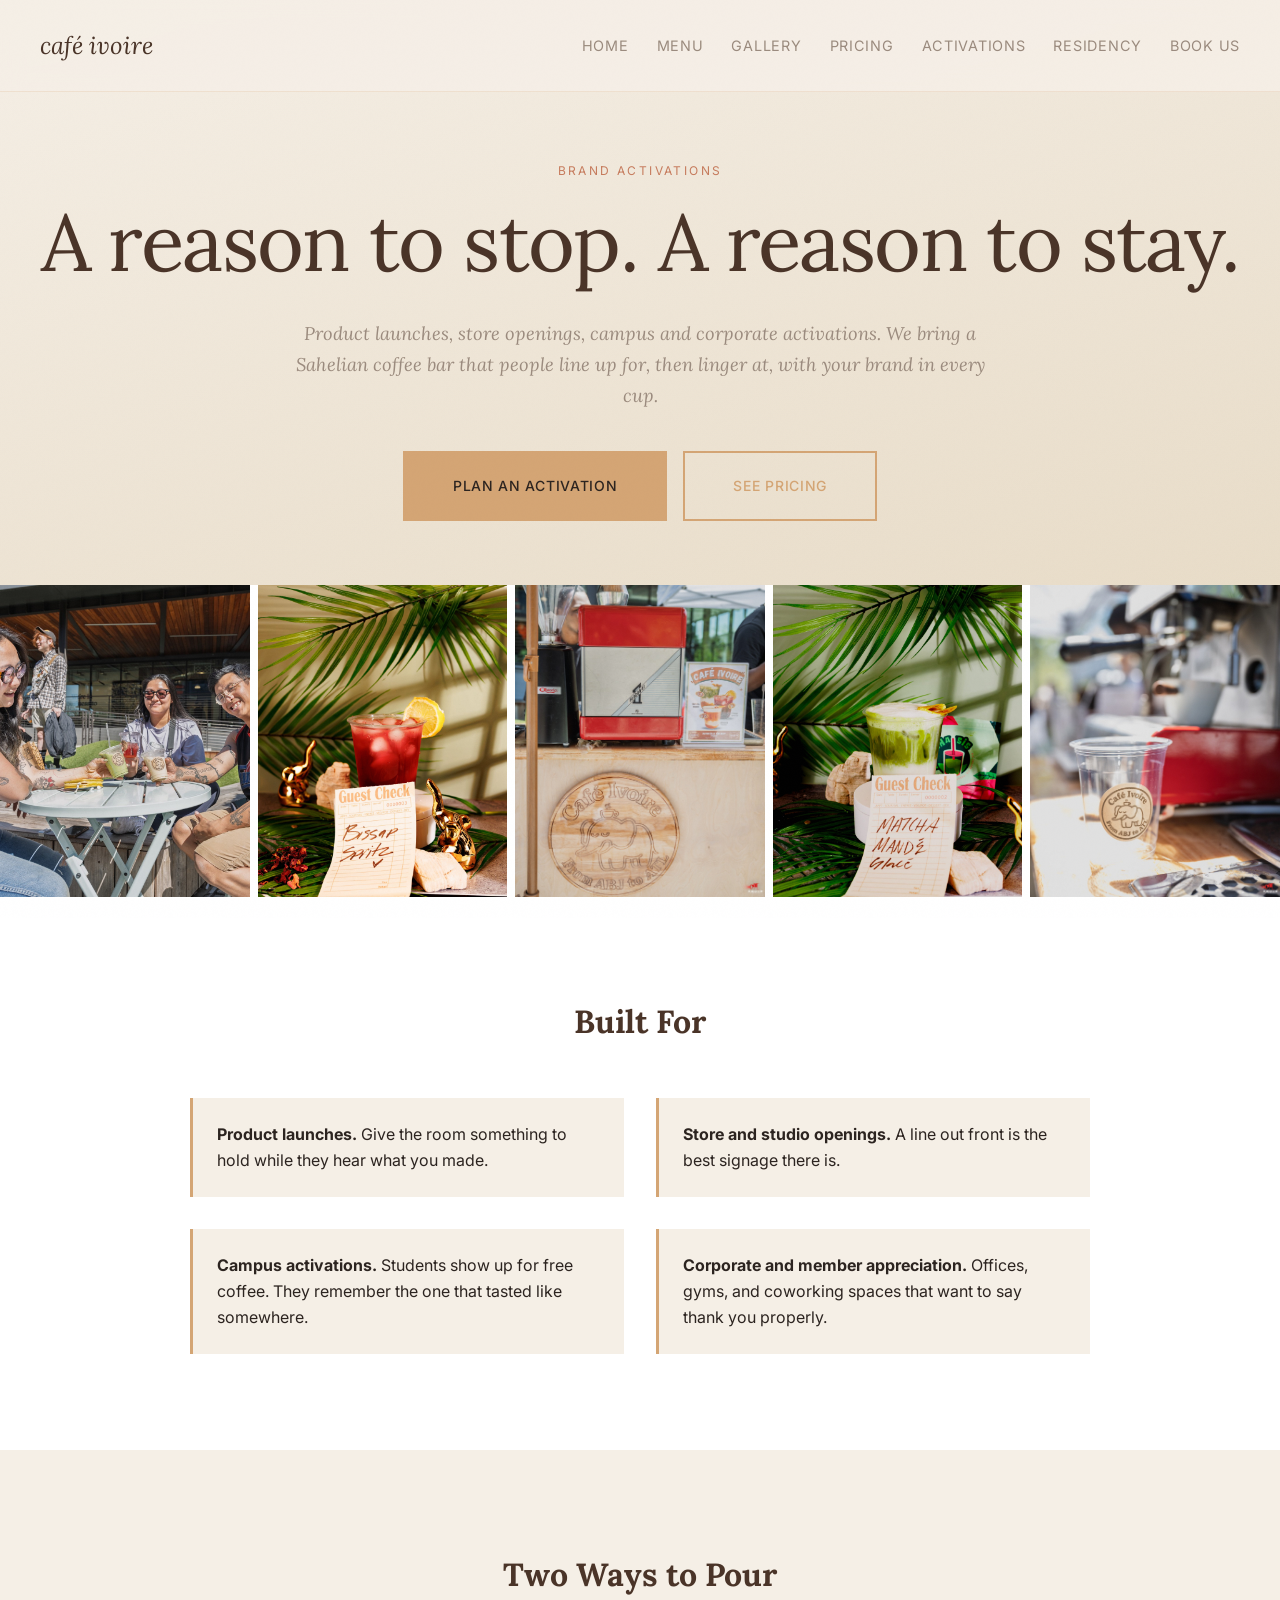
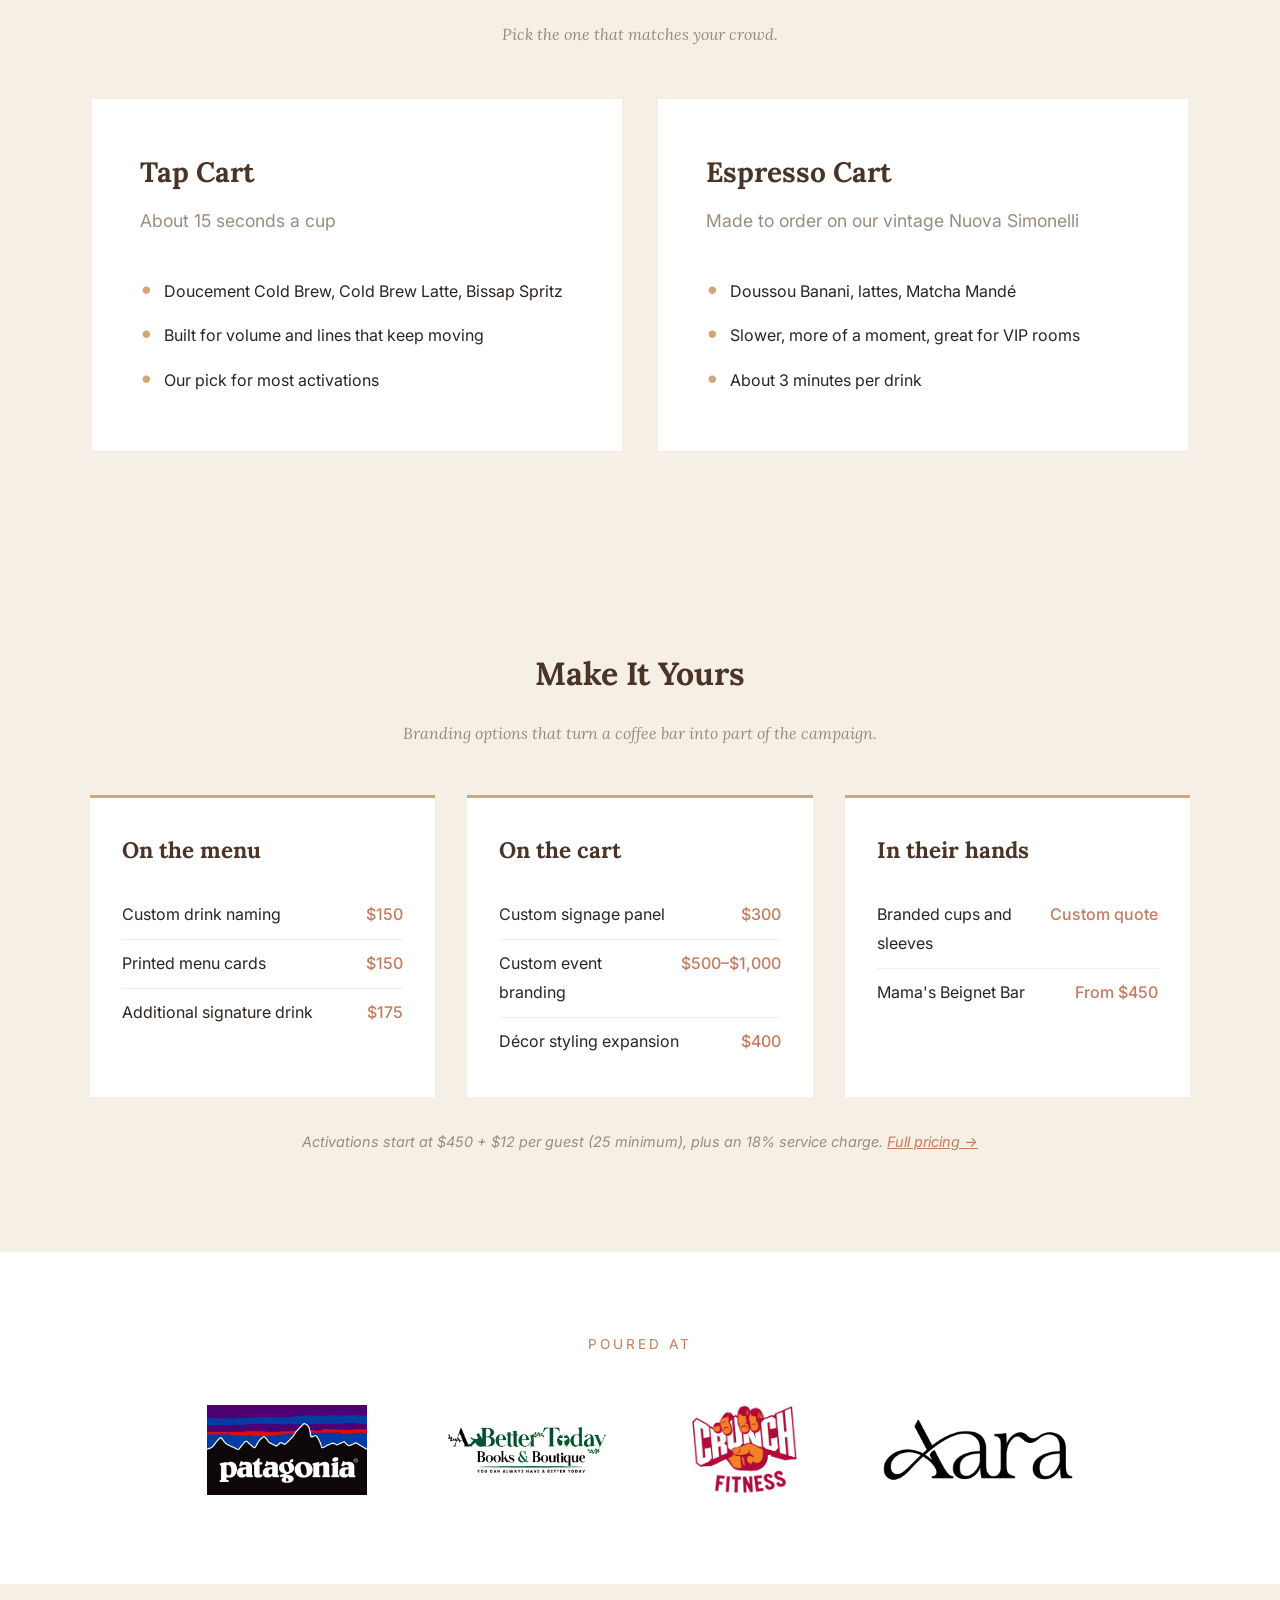
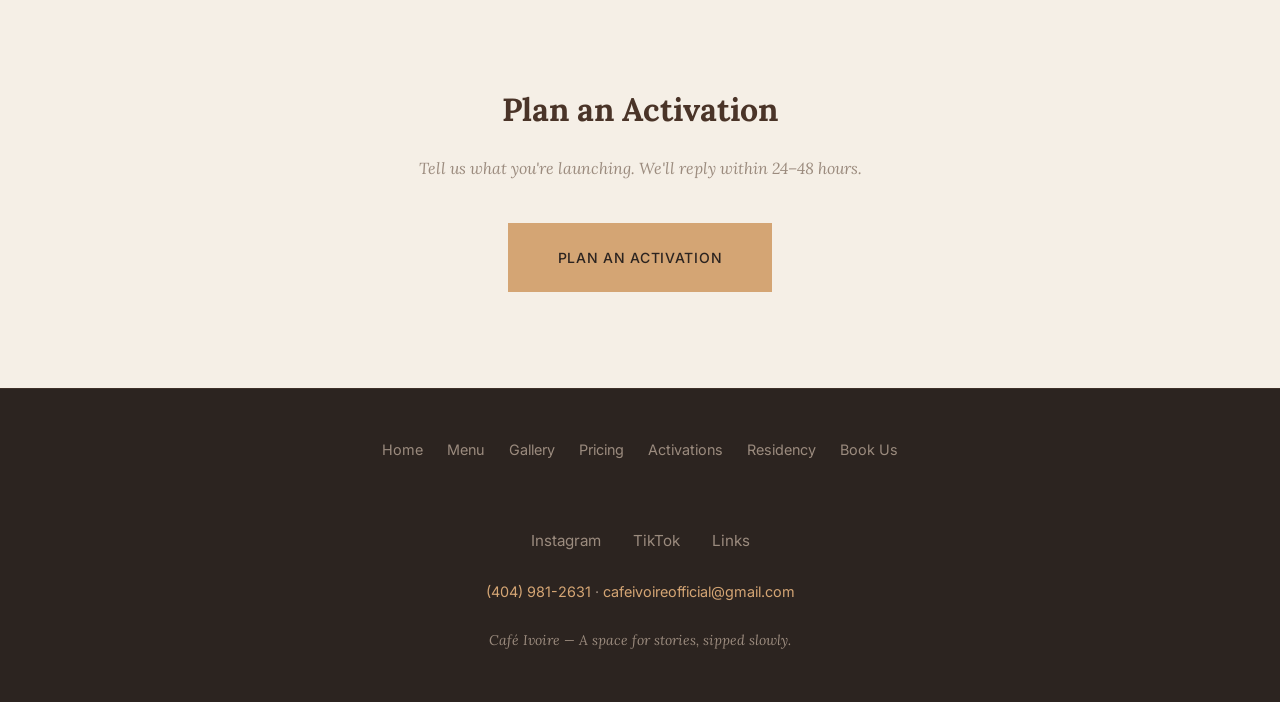
==== commit 0e93ef5b: "Route inquiries to the shared Tally form; update phone number - Activations and Residency buttons op" ====
--- a/activations.html
+++ b/activations.html
@@ -13,7 +13,7 @@
     <link
         href="https://fonts.googleapis.com/css2?family=Lora:ital,wght@0,400;0,600;1,400&family=Inter:wght@300;400;500&display=swap"
         rel="stylesheet">
-    <link rel="stylesheet" href="/style.css?v=6" />
+    <link rel="stylesheet" href="/style.css?v=7" />
 </head>
 
 <body>
@@ -46,7 +46,7 @@
         <p class="pricing-subtitle">Product launches, store openings, campus and corporate activations. We bring a
             Sahelian coffee bar that people line up for, then linger at, with your brand in every cup.</p>
         <div class="hero-buttons">
-            <a href="#inquire" class="cta-button primary">Plan an Activation</a>
+            <a href="/book.html?type=activation" class="cta-button primary">Plan an Activation</a>
             <a href="/pricing.html" class="cta-button secondary">See Pricing</a>
         </div>
     </section>
@@ -161,38 +161,9 @@
             <h2 class="form-heading">Plan an Activation</h2>
             <p class="setups-intro">Tell us what you're launching. We'll reply within 24–48 hours.</p>
         </div>
-        <form class="booking-form" name="activation-inquiry" method="POST" action="/thanks.html"
-            data-netlify="true" netlify-honeypot="bot-field">
-            <input type="hidden" name="form-name" value="activation-inquiry">
-                <p class="form-honeypot">
-                    <label>Leave this empty: <input name="bot-field"></label>
-                </p>
-            <div class="form-row">
-                <div class="form-group"><label for="a-name">Your name</label><input id="a-name" name="name" required></div>
-                <div class="form-group"><label for="a-email">Email</label><input id="a-email" type="email" name="email" required></div>
-            </div>
-            <div class="form-row">
-                <div class="form-group"><label for="a-brand">Brand or company</label><input id="a-brand" name="brand" required></div>
-                <div class="form-group"><label for="a-phone">Phone (optional)</label><input id="a-phone" type="tel" name="phone"></div>
-            </div>
-            <div class="form-row">
-                <div class="form-group"><label for="a-date">Event date</label><input id="a-date" type="date" name="date"></div>
-                <div class="form-group"><label for="a-guests">Expected guests</label><input id="a-guests" type="number" min="1" name="guests"></div>
-            </div>
-            <div class="form-row">
-                <div class="form-group"><label for="a-location">Location</label><input id="a-location" name="location" placeholder="Venue or neighborhood"></div>
-                <div class="form-group"><label for="a-setup">Setup</label>
-                    <select id="a-setup" name="setup">
-                        <option>Not sure yet</option>
-                        <option>Tap cart</option>
-                        <option>Espresso cart</option>
-                    </select>
-                </div>
-            </div>
-            <div class="form-group"><label for="a-details">What's the activation?</label>
-                <textarea id="a-details" name="details" rows="5" placeholder="What you're launching, who's coming, and any branding you have in mind."></textarea></div>
-            <button type="submit" class="cta-button">Send Inquiry</button>
-        </form>
+        <div class="inquire-cta">
+            <a href="/book.html?type=activation" class="cta-button">Plan an Activation</a>
+        </div>
     </section>
 
     <!-- Footer -->
@@ -212,6 +183,7 @@
                 <a href="https://tiktok.com/@cafe_ivoire" target="_blank">TikTok</a>
                 <a href="https://beacons.ai/cafe_ivoire" target="_blank">Links</a>
             </div>
+            <p class="footer-contact"><a href="tel:+14049812631">(404) 981-2631</a> · <a href="mailto:cafeivoireofficial@gmail.com">cafeivoireofficial@gmail.com</a></p>
             <p>Café Ivoire — A space for stories, sipped slowly.</p>
         </div>
     </footer>
--- a/style.css
+++ b/style.css
@@ -1935,18 +1935,9 @@
     margin-bottom: 1rem;
 }
 
-.booking-form-section .booking-form {
-    margin-top: 3rem;
-}
-
-.form-honeypot {
-    position: absolute;
-    left: -9999px;
-}
-
-button.cta-button {
-    cursor: pointer;
-    font-family: 'Inter', sans-serif;
+.inquire-cta {
+    margin-top: 2.5rem;
+    text-align: center;
 }
 
 .enhancements-note a {
@@ -1957,12 +1948,20 @@
     .booking-form-section {
         padding: 4rem 1.5rem;
     }
-
-    .booking-form {
-        padding: 2rem 1.5rem;
-    }
 }
 
 .partner-logo img[src*="aara"] {
     max-width: 190px;
 }
+
+.footer-contact {
+    font-family: 'Inter', sans-serif !important;
+    font-style: normal !important;
+    font-size: 0.9rem;
+}
+
+.footer-contact a,
+.contact-info a {
+    color: var(--gold);
+    text-decoration: none;
+}
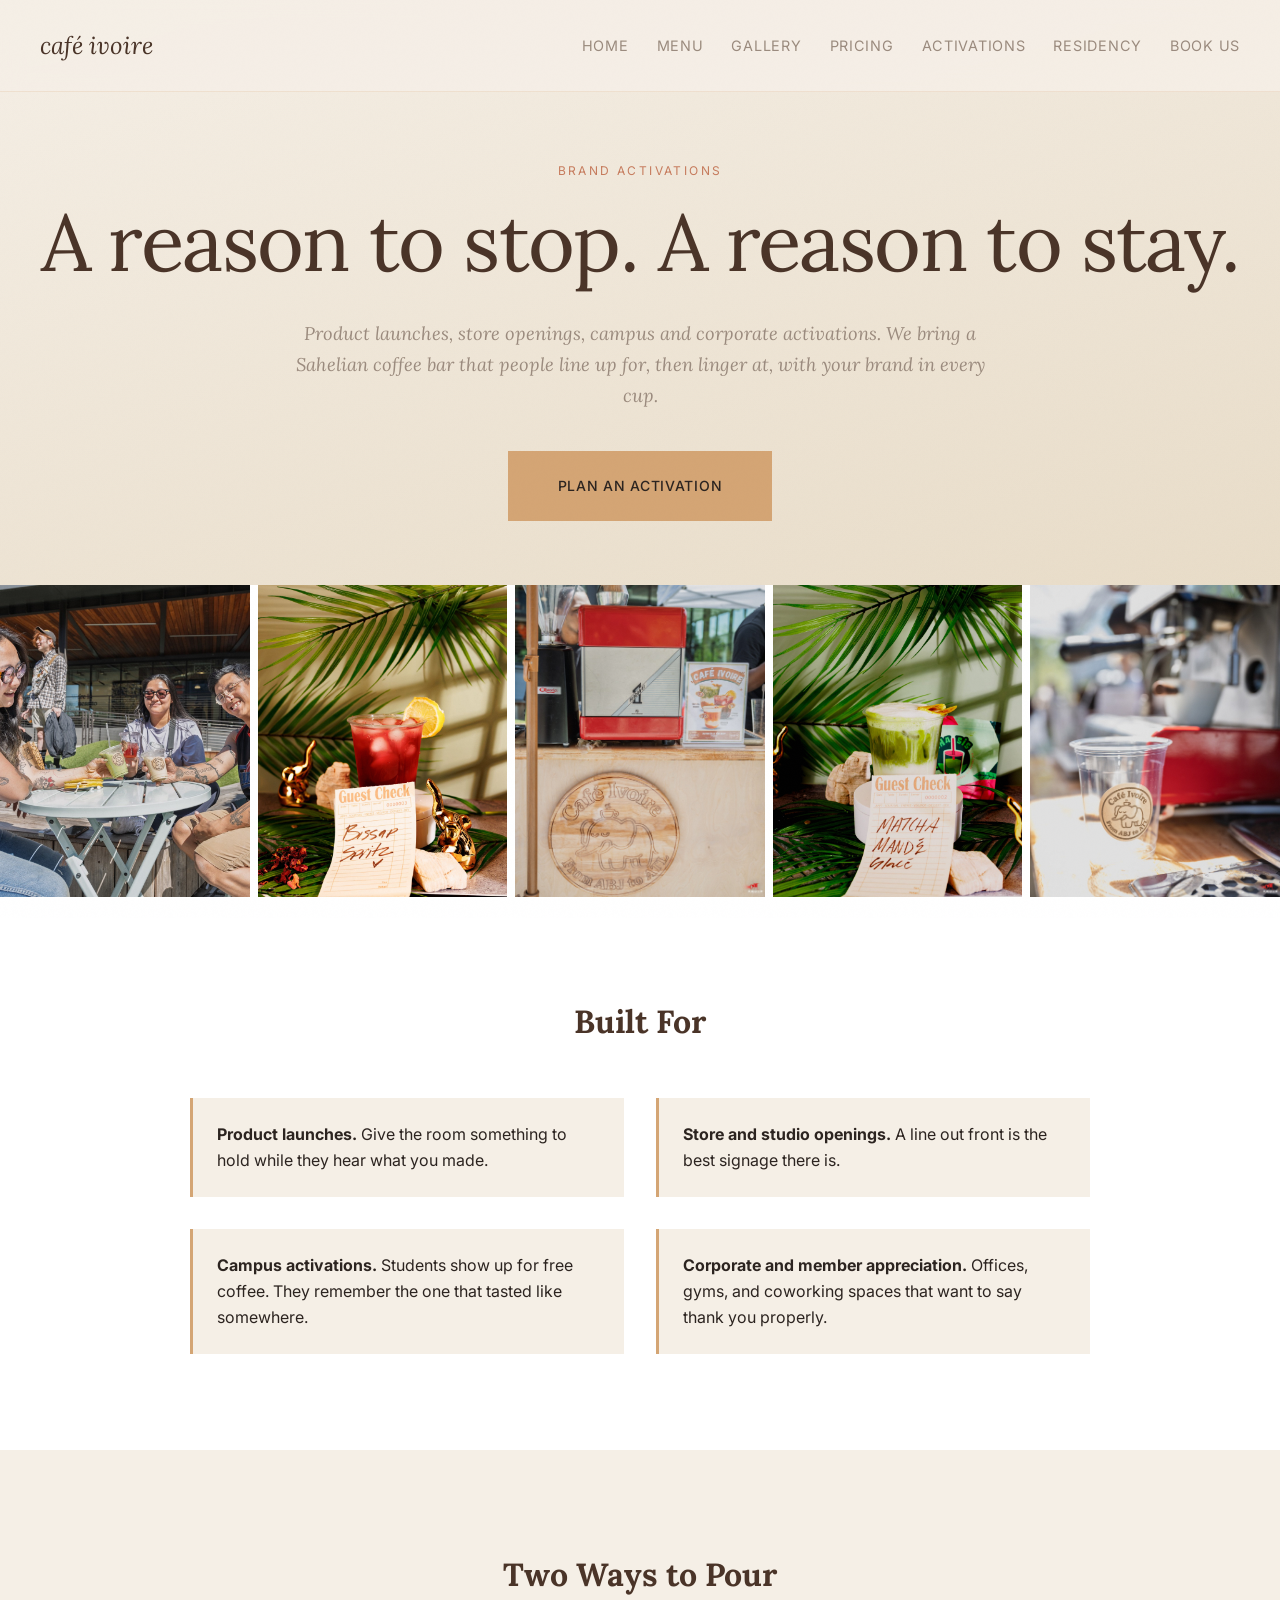
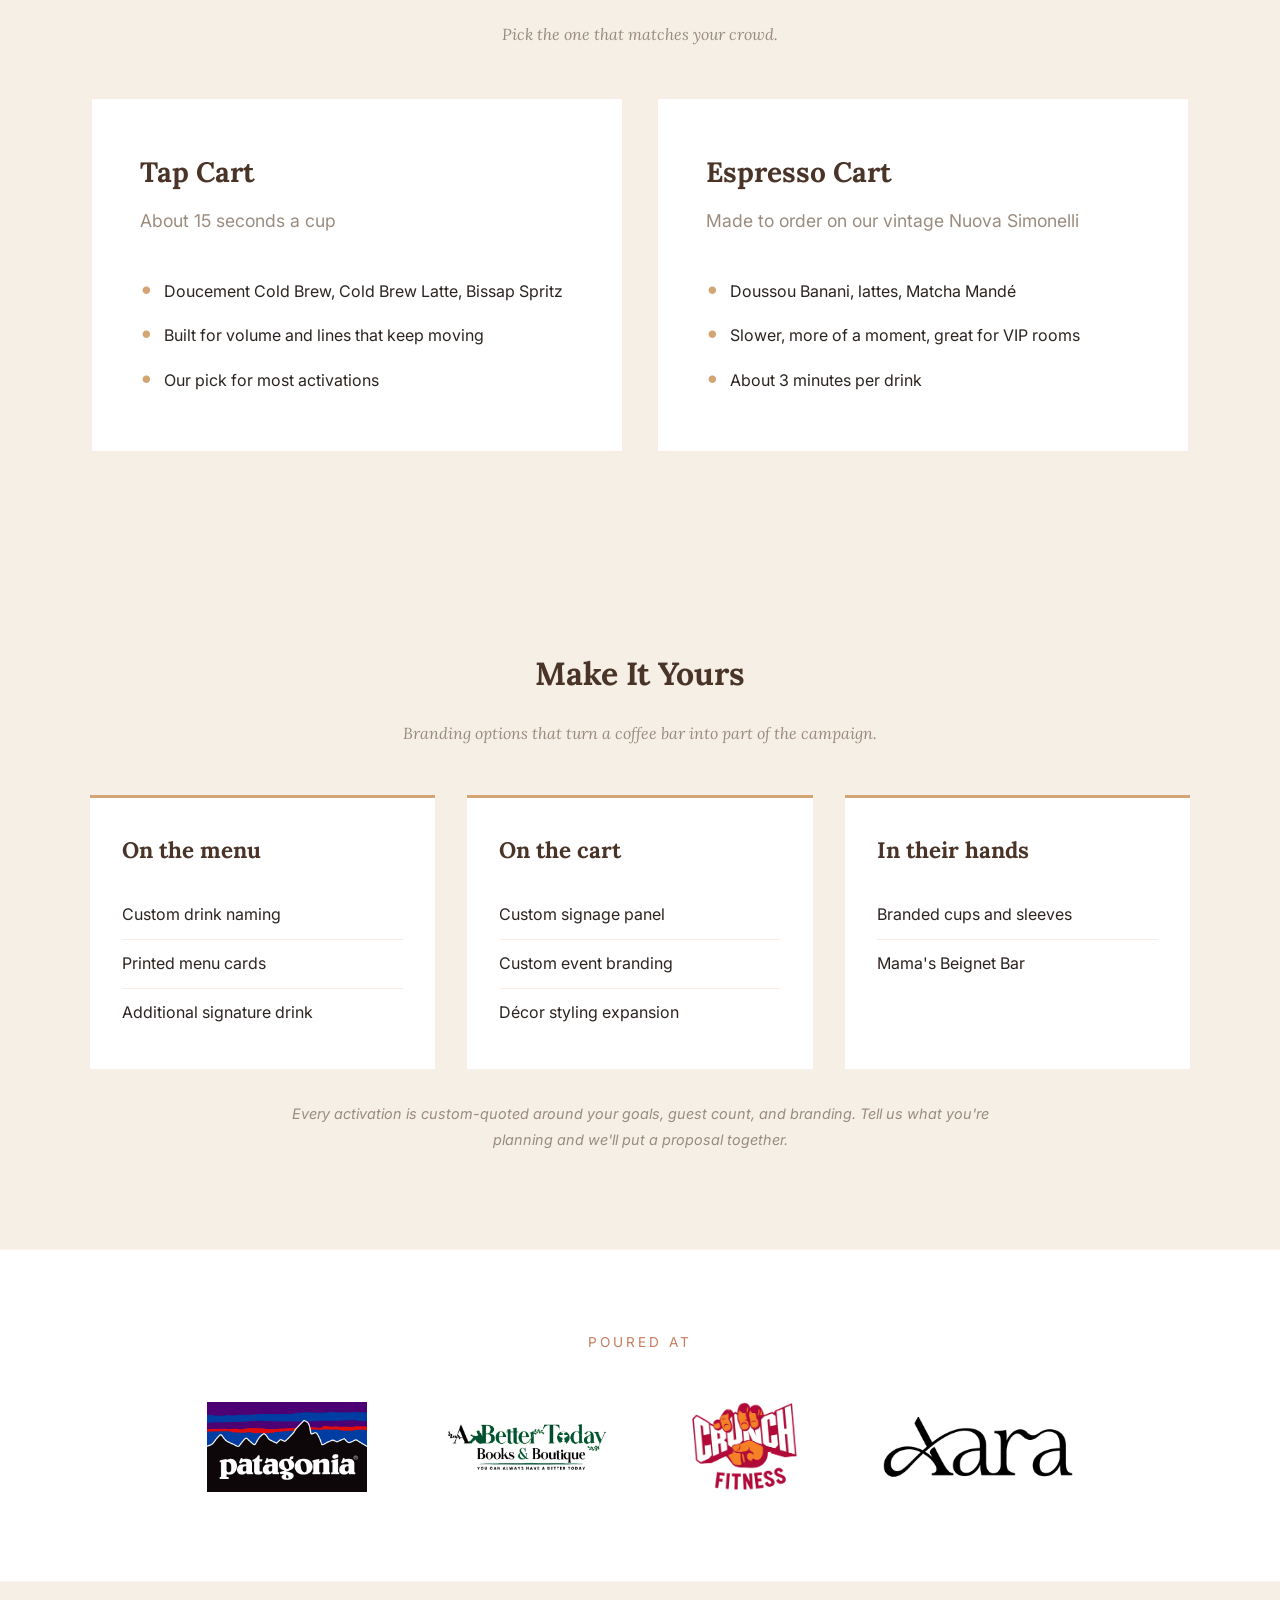
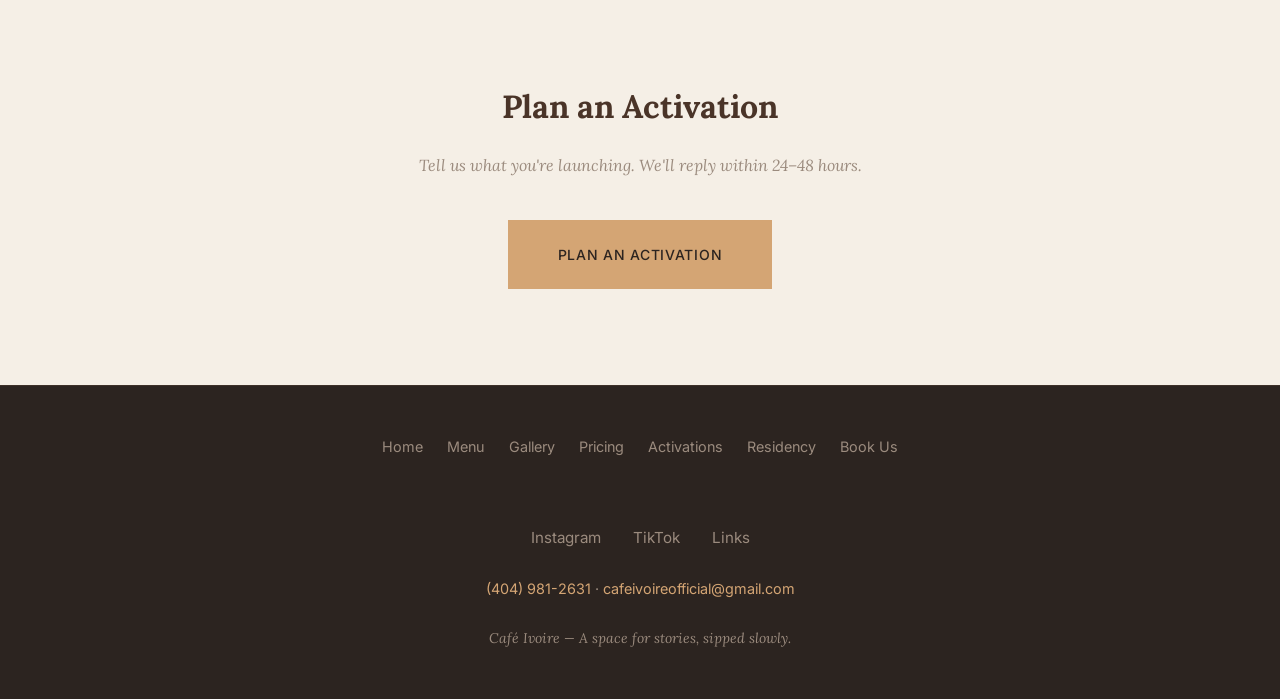
==== commit 600afb97: "Pricing: lead with starting price; activations are custom-quoted - Pricing page opens with 'Starting" ====
--- a/activations.html
+++ b/activations.html
@@ -47,8 +47,7 @@
             Sahelian coffee bar that people line up for, then linger at, with your brand in every cup.</p>
         <div class="hero-buttons">
             <a href="/book.html?type=activation" class="cta-button primary">Plan an Activation</a>
-            <a href="/pricing.html" class="cta-button secondary">See Pricing</a>
-        </div>
+                    </div>
     </section>
 
     <!-- Photo Strip -->
@@ -117,29 +116,29 @@
             <div class="enhancement-level">
                 <h3>On the menu</h3>
                 <ul>
-                    <li><span>Custom drink naming</span><span>$150</span></li>
-                    <li><span>Printed menu cards</span><span>$150</span></li>
-                    <li><span>Additional signature drink</span><span>$175</span></li>
+                    <li>Custom drink naming</li>
+                    <li>Printed menu cards</li>
+                    <li>Additional signature drink</li>
                 </ul>
             </div>
             <div class="enhancement-level">
                 <h3>On the cart</h3>
                 <ul>
-                    <li><span>Custom signage panel</span><span>$300</span></li>
-                    <li><span>Custom event branding</span><span>$500–$1,000</span></li>
-                    <li><span>Décor styling expansion</span><span>$400</span></li>
+                    <li>Custom signage panel</li>
+                    <li>Custom event branding</li>
+                    <li>Décor styling expansion</li>
                 </ul>
             </div>
             <div class="enhancement-level">
                 <h3>In their hands</h3>
                 <ul>
-                    <li><span>Branded cups and sleeves</span><span>Custom quote</span></li>
-                    <li><span>Mama's Beignet Bar</span><span>From $450</span></li>
+                    <li>Branded cups and sleeves</li>
+                    <li>Mama's Beignet Bar</li>
                 </ul>
             </div>
         </div>
-        <p class="enhancements-note">Activations start at $450 + $12 per guest (25 minimum), plus an 18% service
-            charge. <a href="/pricing.html">Full pricing →</a></p>
+        <p class="enhancements-note">Every activation is custom-quoted around your goals, guest count, and
+            branding. Tell us what you're planning and we'll put a proposal together.</p>
     </section>
 
     <!-- Partners -->
--- a/style.css
+++ b/style.css
@@ -1965,3 +1965,9 @@
     color: var(--gold);
     text-decoration: none;
 }
+
+.rate-formula {
+    color: var(--charcoal);
+    font-size: 1rem;
+    margin: -1rem 0 2rem;
+}
